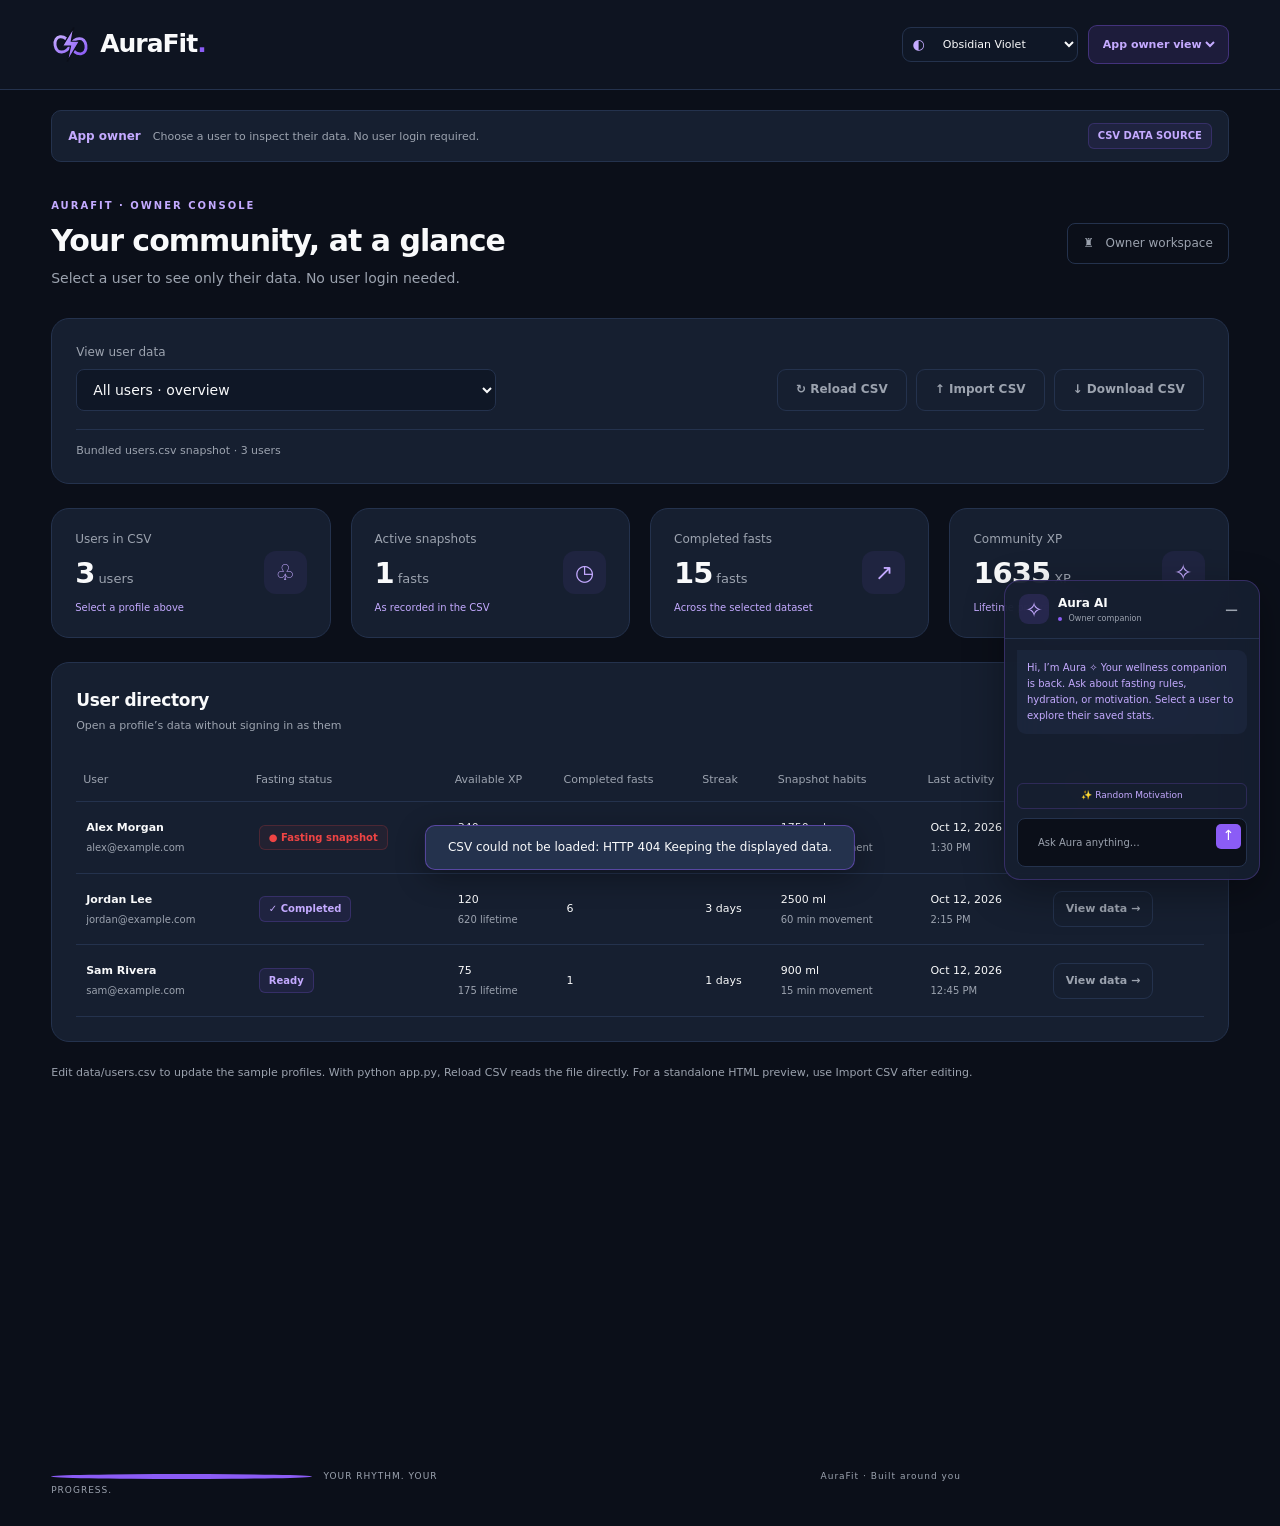
==== index.html @ 3ec9ec27 "Add files via upload Add AuraFit app and project documents" ====
<!doctype html>
<html lang="en">
<head>
  <meta charset="utf-8"><meta name="viewport" content="width=device-width, initial-scale=1">
  <meta name="theme-color" content="#0B0F19">
  <meta name="description" content="AuraFit owner dashboard — explore user wellness snapshots from CSV, without a login.">
  <title>AuraFit · Owner Console</title>
  <style>:root{color-scheme:dark;--bg:#0B0F19;--surface:#161F30;--border:#24324D;--accent:#8B5CF6;--red:#EF4444;--text:#F9FAFB;--muted:#9CA3AF;--accent-text:#C4AAFF;--nav:#0E1421;--input:#0F1726;--radius:18px;font-family:Inter,ui-sans-serif,system-ui,-apple-system,BlinkMacSystemFont,"Segoe UI",sans-serif}
*{box-sizing:border-box}body{margin:0;background:var(--bg);color:var(--text);font-size:14px;line-height:1.55}button,input,select,textarea{font:inherit}button,a,input,select,textarea{-webkit-tap-highlight-color:transparent}button{cursor:pointer}button:disabled{cursor:not-allowed}button{color:inherit}a{color:inherit;text-decoration:none}button:focus-visible,a:focus-visible,input:focus-visible,select:focus-visible,textarea:focus-visible{outline:2px solid var(--accent-text);outline-offset:4px}button{transition:background .2s,transform .2s,border-color .2s}button:hover:not(:disabled){filter:brightness(1.13)}.svg-defs{position:absolute;width:0;height:0}.navbar{min-height:90px;padding:0 4%;display:flex;align-items:center;justify-content:space-between;gap:24px;border-bottom:1px solid var(--border);background:var(--nav)}.brand{display:flex;align-items:center;gap:10px;font-size:25px;font-weight:800;letter-spacing:-1px}.brand svg{width:39px;height:43px}.brand-dot{color:var(--accent)}nav{display:flex;gap:6px}nav button{border:0;background:transparent;padding:12px 16px;border-radius:10px;color:var(--muted);font-size:13px;font-weight:600;white-space:nowrap}nav button span{margin-right:7px;font-size:18px}nav button.active{background:color-mix(in srgb,var(--accent) 10.98%,transparent);color:var(--accent-text)}.avatar{width:40px;height:40px;border:1px solid var(--border);border-radius:50%;background:color-mix(in srgb,var(--accent) 15.69%,transparent);color:var(--accent-text);font-size:12px;font-weight:700;flex-shrink:0}main{padding:36px 4% 24px;max-width:1800px;margin:auto;min-height:calc(100vh - 156px)}.page-heading{display:flex;align-items:center;justify-content:space-between;gap:20px;margin-bottom:29px}.eyebrow{font-size:10px;letter-spacing:2px;font-weight:700;color:var(--accent);text-transform:uppercase;margin:0 0 9px}h1{font-size:30px;line-height:1.25;letter-spacing:-1px;margin:0 0 8px;font-weight:650}h2{font-size:17px;letter-spacing:-.3px;margin:0}h3{font-size:15px;margin:0}p{color:var(--muted);margin:0}.muted,small{color:var(--muted)}.date-pill{font-size:12px;color:var(--muted);border:1px solid var(--border);border-radius:8px;padding:10px 15px;white-space:nowrap}.grid{display:grid;gap:20px}.metrics{grid-template-columns:repeat(4,1fr);margin-bottom:24px}.card{background:var(--surface);border:1px solid var(--border);border-radius:var(--radius);padding:24px;min-width:0}.metric{padding:21px 23px;display:flex;justify-content:space-between;align-items:center;gap:10px}.metric-label{color:var(--muted);font-size:12px;margin-bottom:8px}.metric-value{font-size:29px;line-height:1.2;font-weight:650;letter-spacing:-1px}.metric-value small{font-size:13px;font-weight:400;letter-spacing:0;margin-left:4px}.metric-note{font-size:10px;color:var(--accent-text);margin-top:9px}.icon-box{width:43px;height:43px;border-radius:12px;background:color-mix(in srgb,var(--accent) 7.84%,transparent);color:var(--accent-text);display:grid;place-items:center;font-size:22px;flex-shrink:0}.main-grid{grid-template-columns:minmax(0,1.55fr) minmax(0,1fr)}.card-head{display:flex;align-items:center;justify-content:space-between;gap:12px;margin-bottom:24px}.badge{display:inline-flex;align-items:center;gap:5px;font-size:10px;font-weight:600;padding:4px 9px;border:1px solid color-mix(in srgb,var(--accent) 21.96%,transparent);border-radius:6px;color:var(--accent-text);background:color-mix(in srgb,var(--accent) 7.84%,transparent)}.badge.running{color:var(--red);background:#ef444410;border-color:#ef444433}.fast-overview{display:flex;gap:36px;align-items:center;padding:5px 0 20px}.ring{--progress:0;position:relative;display:grid;place-items:center;flex-shrink:0;width:174px;height:174px;border-radius:50%;background:conic-gradient(var(--accent) calc(var(--progress)*1%),var(--border) 0);transform:rotate(-0deg)}.ring::before{content:"";position:absolute;inset:8px;background:var(--surface);border-radius:50%}.ring-content{position:relative;text-align:center}.ring-number{font-size:29px;font-weight:650;letter-spacing:-.8px;font-variant-numeric:tabular-nums}.ring small{font-size:10px;text-transform:uppercase;letter-spacing:1.5px}.ring.active{background:conic-gradient(var(--red) calc(var(--progress)*1%),var(--border) 0)}.ring.active .ring-number{color:var(--red)}.overview-copy{flex:1}.overview-copy h3{font-size:22px;margin-bottom:8px}.overview-copy p{font-size:12px;max-width:265px;margin-bottom:18px}.button{display:inline-flex;justify-content:center;align-items:center;gap:8px;min-height:42px;border:1px solid transparent;border-radius:9px;padding:10px 18px;font-size:12px;font-weight:650;background:var(--accent);color:white}.button.secondary{background:transparent;border-color:var(--border);color:var(--muted)}.button.end{border-color:#ef444450;background:#ef444414;color:var(--red)}.button:disabled{background:color-mix(in srgb,var(--border) 31.37%,transparent);color:var(--muted);border-color:var(--border)}.button.full{width:100%}.subrow{display:flex;justify-content:space-between;align-items:center;border-top:1px solid var(--border);padding-top:18px;font-size:11px;color:var(--muted)}.text-button{background:none;border:0;color:var(--accent-text);font-size:11px;padding:2px}.habit{display:flex;align-items:center;gap:13px;margin-bottom:21px}.habit:last-child{margin-bottom:0}.habit-info{flex:1}.habit-info strong{display:flex;justify-content:space-between;font-size:12px;font-weight:500;margin-bottom:8px}.habit-info strong small{font-size:10px}.progress{height:5px;border-radius:20px;background:var(--border);overflow:hidden}.progress>span{display:block;height:100%;background:var(--accent);border-radius:20px;transition:width .5s;width:var(--value,0%)}.habit .icon-box{width:34px;height:34px;font-size:18px;background:transparent;border:1px solid var(--border)}.week-card{margin-top:24px;position:relative;overflow:hidden}.chart{height:150px;display:flex;align-items:flex-end;gap:20px;padding:0 16px 0 40px;border-bottom:1px solid var(--border);position:relative}.chart::before{content:"";position:absolute;inset:0 0 0 40px;background:repeating-linear-gradient(to top,transparent 0,transparent 48px,color-mix(in srgb,var(--border) 43.92%,transparent) 49px,transparent 50px);pointer-events:none}.chart-column{flex:1;height:100%;display:flex;align-items:center;justify-content:flex-end;flex-direction:column;position:relative}.bar{width:36%;min-width:15px;max-width:38px;background:linear-gradient(0deg,var(--accent),var(--accent-text));border-radius:5px 5px 0 0;min-height:3px}.chart-value{font-size:9px;color:var(--accent-text);margin-bottom:4px}.chart-labels{display:flex;padding-left:40px;gap:20px;margin-top:10px}.chart-labels span{flex:1;text-align:center;font-size:10px;color:var(--muted)}.chart-axis{position:absolute;left:0;top:0;height:100%;display:flex;flex-direction:column;justify-content:space-between;font-size:9px;color:var(--muted);padding-bottom:5px}.activity{margin-top:24px;margin-right:calc(20vw + 2%);min-height:160px}.activity-row{display:flex;align-items:center;gap:13px;border-bottom:1px solid var(--border);padding:14px 0;font-size:12px}.activity-row:last-child{border:0}.activity-row .muted{font-size:10px;margin-left:auto}.empty{font-size:12px;padding:18px 0;color:var(--muted)}.footer{display:flex;justify-content:space-between;padding:18px 4% 28px;color:var(--muted);font-size:9px;letter-spacing:1px}.footer span:last-child{padding-right:calc(20vw + 1%)}.tiny-dot{display:inline-block;width:5px;height:5px;background:var(--accent);border-radius:50%;margin-right:8px}.coach{position:fixed;right:20px;bottom:20px;width:20vw;height:300px;z-index:20;display:flex;flex-direction:column;background:color-mix(in srgb,var(--surface) 92.94%,transparent);backdrop-filter:blur(20px);border:1px solid color-mix(in srgb,var(--accent) 27.06%,transparent);border-radius:16px;box-shadow:0 12px 40px #0005;overflow:hidden}.coach-header{display:flex;align-items:center;gap:9px;padding:13px 14px;border-bottom:1px solid var(--border)}.coach-icon{display:grid;place-items:center;background:color-mix(in srgb,var(--accent) 14.51%,transparent);color:var(--accent-text);border-radius:9px;width:30px;height:30px;font-size:21px}.coach-header strong{display:block;font-size:12px}.coach-header small{font-size:8px;display:block}.coach-header small i{display:inline-block;width:4px;height:4px;background:var(--accent);border-radius:50%;margin-right:4px}.coach-header button{margin-left:auto;background:none;border:0;color:var(--muted);font-size:18px}.chat-log{flex:1;overflow:auto;padding:11px 12px;scrollbar-width:thin}.bubble{font-size:10px;line-height:1.6;color:var(--accent-text);background:color-mix(in srgb,var(--border) 39.61%,transparent);border-radius:0 9px 9px 9px;padding:10px;margin-bottom:8px;overflow-wrap:anywhere}.bubble.user{background:color-mix(in srgb,var(--accent) 14.51%,transparent);border-radius:9px 0 9px 9px;margin-left:15px;color:var(--accent-text)}.motivation{margin:0 12px 9px;border:1px solid color-mix(in srgb,var(--accent) 20.78%,transparent);border-radius:6px;background:transparent;color:var(--accent-text);font-size:9px;padding:5px}.coach form{display:flex;gap:6px;margin:0 12px 12px;padding:5px 5px 5px 8px;border:1px solid var(--border);border-radius:8px;background:var(--bg)}.coach input{flex:1;width:0;min-width:0;border:0;background:none;font-size:10px;color:var(--text);outline-offset:0}.coach form button{border:0;background:var(--accent);border-radius:5px;width:25px;height:25px;flex-shrink:0}.coach.collapsed{height:60px}.coach.collapsed>:not(.coach-header){display:none}.coach.collapsed .coach-header{border:0}.toast{position:fixed;bottom:30px;left:50%;transform:translateX(-50%);z-index:30;padding:12px 22px;background:var(--border);border:1px solid color-mix(in srgb,var(--accent) 50.2%,transparent);border-radius:10px;box-shadow:0 8px 30px #0005;font-size:12px;max-width:70vw}.sr-only{position:absolute;width:1px;height:1px;padding:0;margin:-1px;overflow:hidden;clip:rect(0,0,0,0);white-space:nowrap;border:0}.two-col{grid-template-columns:1.1fr 1fr}.form-grid{display:grid;grid-template-columns:1fr 1fr;gap:18px}.field{display:flex;flex-direction:column;gap:7px;margin-bottom:18px;font-size:12px;color:var(--muted)}input,select,textarea{border:1px solid var(--border);background:var(--input);color:var(--text);border-radius:8px;padding:11px 12px;min-width:0;width:100%}textarea{resize:vertical;min-height:80px}input::placeholder,textarea::placeholder{color:var(--muted)}.timer-panel{text-align:center;padding:30px}.timer-panel .ring{width:220px;height:220px;margin:24px auto}.timer-panel .ring-number{font-size:36px}.timer-panel .field{text-align:left}.timer-details{display:flex;justify-content:center;gap:36px;color:var(--muted);font-size:11px;margin:20px 0}.timer-details strong{display:block;color:var(--text);font-size:14px}.ledger{width:100%;border-collapse:collapse;font-size:11px;text-align:left}.ledger td,.ledger th{padding:13px 7px;border-bottom:1px solid var(--border)}.ledger th{font-weight:500;color:var(--muted)}.table-wrap{overflow:auto}.streak-banner{display:flex;align-items:center;gap:18px;margin-top:20px}.streak-banner strong{font-size:30px}.streak-banner p{font-size:12px}.reward-grid{grid-template-columns:repeat(3,1fr);margin-bottom:24px}.reward-icon{display:grid;place-items:center;height:88px;font-size:36px;background:color-mix(in srgb,var(--accent) 4.31%,transparent);border:1px solid color-mix(in srgb,var(--accent) 10.98%,transparent);border-radius:12px;margin-bottom:18px}.reward-card p{font-size:12px;margin:8px 0 20px;min-height:37px}.reward-price{color:var(--accent-text);font-size:13px;font-weight:650;margin-bottom:14px;display:flex;justify-content:space-between}.reward-card.claimed{border-color:color-mix(in srgb,var(--accent) 43.92%,transparent)}.profile-icon{width:72px;height:72px;border-radius:50%;background:color-mix(in srgb,var(--accent) 13.33%,transparent);border:1px solid color-mix(in srgb,var(--accent) 31.37%,transparent);color:var(--accent-text);display:grid;place-items:center;font-size:24px;margin-bottom:15px}.hint{font-size:11px;line-height:1.7;color:var(--muted);margin-top:15px}.tab-enter{animation:enter .25s ease-out}@keyframes enter{from{opacity:0;transform:translateY(5px)}to{opacity:1;transform:translateY(0)}}[hidden]{display:none!important}.milestone{padding:15px 0;border-bottom:1px solid var(--border)}.milestone:last-child{border:0}.milestone .habit-info strong{margin-bottom:9px}.session-summary{background:color-mix(in srgb,var(--accent) 4.31%,transparent);border:1px solid color-mix(in srgb,var(--accent) 18.82%,transparent);border-radius:10px;padding:14px;margin-bottom:20px;font-size:12px;color:var(--accent-text)}.check-row{display:flex;align-items:center;gap:10px;font-size:12px;color:var(--muted);margin:15px 0}.check-row input{width:16px;height:16px;accent-color:var(--accent)}.wide-safe{padding-bottom:310px}.log-filter{max-width:140px;font-size:11px;padding:7px}.habit-summary{margin-top:20px}.inline-actions{display:flex;gap:10px;flex-wrap:wrap}.section-caption{font-size:11px;margin-top:4px}.running-text{color:var(--red)}.delete-log{background:transparent;border:0;color:var(--muted);padding:5px}.chart-note{font-size:10px}.overview-tabs{display:flex;gap:5px;font-size:10px;color:var(--muted)}.overview-tabs span{padding:4px 8px;border-radius:5px}.overview-tabs .selected{background:color-mix(in srgb,var(--accent) 12.55%,transparent);color:var(--accent-text)}
.fast-progress>span{background:var(--red)}
@media(min-width:1500px){main{padding-top:44px}.metric{padding:26px}.fast-overview{padding:10px 0 25px}.ring{width:195px;height:195px}.chart{height:180px}.coach .bubble{font-size:12px}.coach-header strong{font-size:14px}.coach input{font-size:12px}}
@media(max-width:1100px){.navbar{padding:15px 3%;flex-wrap:wrap;gap:12px}.navbar nav{order:3;width:100%;justify-content:center}main{padding:28px 3%}.card{padding:19px}.fast-overview{gap:18px}.ring{width:145px;height:145px}.overview-copy h3{font-size:18px}.coach{right:12px;bottom:12px}.coach-header{padding:10px 8px;gap:5px}.coach-icon{display:none}.metrics{gap:12px}.metric{padding:18px 15px}.metric-value{font-size:25px}.metric .icon-box{width:32px;height:32px;font-size:18px}}
@media(max-width:760px){.navbar nav{justify-content:flex-start;overflow:auto}nav button{padding:10px;font-size:11px}.page-heading{align-items:flex-start}h1{font-size:26px}.date-pill{display:none}.metrics{grid-template-columns:1fr 1fr}.main-grid,.two-col{grid-template-columns:1fr}.reward-grid{grid-template-columns:1fr 1fr}.activity{margin-right:calc(20vw + 12px)}.coach-header small{display:none}.coach-header strong{font-size:10px}.coach-header{flex-wrap:wrap;gap:0}.coach-header button{padding:0}.chat-log{padding:8px 5px}.bubble{padding:6px;font-size:9px}.coach form{margin:0 4px 8px;padding:4px}.coach form button{width:18px}.coach input{font-size:8px}.motivation{font-size:8px;margin:0 4px 6px;padding:4px}.footer span:last-child{display:none}.form-grid{grid-template-columns:1fr}.ring{width:155px;height:155px}.fast-overview{gap:20px}.toast{left:20px;transform:none;max-width:70vw}.chart{gap:10px}.chart-labels{gap:10px}}
@media(max-width:430px){.reward-grid{grid-template-columns:1fr}.metric .icon-box{display:none}.fast-overview{flex-direction:column;text-align:center}.overview-copy p{margin-inline:auto}.page-heading p{font-size:12px}.coach-header strong{font-size:9px}.coach-header button{font-size:13px}.activity .card-head{flex-wrap:wrap}.timer-details{gap:15px}.card{padding:17px}}
@media(prefers-reduced-motion:reduce){*,*::before,*::after{animation:none!important;transition:none!important;scroll-behavior:auto!important}}
.nav-tools{display:flex;align-items:center;gap:10px;flex-shrink:0}.theme-control{display:flex;align-items:center;gap:7px;border:1px solid var(--border);border-radius:9px;background:var(--input);padding-left:10px;color:var(--accent-text)}.theme-control select{width:145px;font-size:11px;padding:9px 7px;border:0;background:transparent;color:var(--text)}.view-toggle{background:color-mix(in srgb,var(--accent) 12%,transparent);color:var(--accent-text);border:1px solid color-mix(in srgb,var(--accent) 35%,transparent);border-radius:9px;padding:10px 12px;font-size:11px;font-weight:650;white-space:nowrap}.view-context{margin:20px 4% 0;padding:12px 16px;border:1px solid var(--border);border-radius:10px;display:flex;align-items:center;justify-content:space-between;gap:15px;background:var(--surface)}.view-context strong{font-size:12px;margin-right:12px;color:var(--accent-text)}.view-context span:not(.badge){font-size:11px;color:var(--muted)}.context-actions{display:flex;align-items:center;gap:16px}.context-actions select{width:160px;padding:7px 10px;font-size:11px}.owner-search{width:250px;max-width:100%}.owner-search input{font-size:12px}.owner-table{min-width:950px}.owner-table td{padding:17px 10px;vertical-align:middle}.owner-table th{white-space:nowrap}.owner-table .button{white-space:nowrap;font-size:11px;min-height:36px;padding:7px 12px}.user-email{display:block;margin-top:4px;font-size:10px}.owner-bottom{margin-top:22px}.owner-bottom.wide-safe{padding-bottom:0}.owner-directory{margin-bottom:22px}#brand-gradient stop:first-child{stop-color:var(--accent-text)}#brand-gradient stop:last-child{stop-color:var(--accent)}.brand svg path:last-child{stroke:var(--bg)}.navbar{gap:15px}nav button{padding:12px 11px}
.eyebrow{color:var(--accent-text)}.coach form button{color:white}
.csv-toolbar{display:flex;align-items:flex-end;justify-content:space-between;gap:18px;flex-wrap:wrap;margin-bottom:24px}.csv-selection{flex:1;max-width:420px;min-width:220px}.csv-selection label{display:block;font-size:12px;color:var(--muted);margin-bottom:7px}.csv-actions{display:flex;gap:9px;flex-wrap:wrap}.csv-source{width:100%;font-size:11px;color:var(--muted);border-top:1px solid var(--border);padding-top:12px}.import-csv{position:relative;overflow:hidden;cursor:pointer}.import-csv input{position:absolute;inset:0;opacity:0;width:100%;height:100%;padding:0;cursor:pointer}.import-csv:focus-within{outline:2px solid var(--accent-text);outline-offset:4px}.csv-profile{margin-top:24px}.profile-facts{display:grid;grid-template-columns:repeat(4,1fr);gap:20px;margin:0}.profile-facts dt{color:var(--muted);font-size:11px;margin-bottom:7px}.profile-facts dd{margin:0;font-size:12px;overflow-wrap:anywhere}.csv-footnote{margin:22px 0 40px}
main{padding-bottom:330px}.coach-header>div{min-width:0}.coach-header small{overflow:hidden;text-overflow:ellipsis;white-space:nowrap}
select option,select optgroup{background:var(--input);color:var(--text)}#theme-select{color-scheme:light}#theme-select option{background-color:#FFFFFF;color:#172033}.view-toggle select{background:transparent;border:0;color:var(--accent-text);padding:0;font-size:11px;width:auto;max-width:150px}.view-toggle{padding:10px}.view-toggle option{color:var(--text);background:var(--input)}
@media(max-width:760px){.csv-selection{max-width:none;width:100%}.csv-actions{width:100%}.csv-actions .button{flex:1;padding:9px;font-size:11px;white-space:nowrap}.profile-facts{grid-template-columns:1fr 1fr}.csv-toolbar{align-items:stretch}.csv-source{overflow-wrap:anywhere}}
@media(max-width:1280px){.navbar{flex-wrap:wrap;padding-top:15px;padding-bottom:15px}.navbar nav{order:3;width:100%;justify-content:center}.nav-tools{margin-left:auto}}
@media(max-width:760px){.navbar nav{justify-content:flex-start}.view-context{align-items:flex-start;flex-direction:column;margin-inline:3%}.view-context>div:first-child span{display:block;margin-top:3px}.context-actions{width:100%;justify-content:space-between}.context-actions select{max-width:50%}.owner-directory .card-head{flex-direction:column;align-items:flex-start}.owner-search{width:100%}.theme-control select{width:120px}.nav-tools{gap:7px}.view-toggle{font-size:10px;padding:9px}.nav-tools .avatar{display:none}}
@media(max-width:430px){.brand{font-size:21px;gap:5px}.brand svg{width:30px}.theme-control{padding-left:7px}.theme-control select{width:97px;font-size:10px}.view-toggle{padding:9px 7px}.navbar{gap:8px}.navbar .nav-tools{gap:6px}.owner-table{min-width:900px}}
</style>
</head>
<body>
  <svg aria-hidden="true" class="svg-defs"><defs><linearGradient id="brand-gradient" x1="0" y1="0" x2="1" y2="1"><stop stop-color="#B79AFF"/><stop offset="1" stop-color="#8B5CF6"/></linearGradient></defs></svg>
  <header class="navbar">
    <a class="brand" href="#dashboard" aria-label="AuraFit dashboard"><svg viewBox="0 0 48 48" aria-hidden="true"><path d="M24 25C17 9 3 13 5 25c2 12 14 10 19 0s17-12 19 0c2 12-12 16-19 0Z" fill="none" stroke="url(#brand-gradient)" stroke-width="3.5"/><path d="m28 3-14 23h10l-4 19 15-25H25Z" fill="url(#brand-gradient)" stroke="#0B0F19" stroke-width="1.5"/></svg><span>AuraFit<span class="brand-dot">.</span></span></a>
    <nav aria-label="Main navigation" id="navigation" hidden>
      <button data-tab="dashboard"><span>▦</span> Dashboard</button><button data-tab="fasting"><span>◷</span> Fasting Engine</button><button data-tab="logger"><span>♧</span> Logger</button><button data-tab="rewards"><span>♜</span> Rewards Shop</button><button data-tab="profile"><span>⚙</span> Profile</button>
    </nav>
    <div class="nav-tools"><label class="theme-control" for="theme-select"><span aria-hidden="true">◐</span><span class="sr-only">Website theme</span><select id="theme-select" aria-label="Website theme"><option value="obsidian">Obsidian Violet</option><option value="ocean">Midnight Ocean</option><option value="forest">Forest Emerald</option><option value="rose">Velvet Rose</option><option value="amber">Golden Hour</option><option value="daylight">Daylight</option></select></label><label class="view-toggle" for="app-view"><span class="sr-only">App view</span><select id="app-view" aria-label="App view"><option value="owner">App owner view</option><option value="user">User view</option></select></label></div>
  </header>
  <section class="view-context" id="view-context" aria-label="Current workspace view" hidden></section>
  <main id="main" tabindex="-1"></main>
  <footer class="footer"><span><span class="tiny-dot"></span> YOUR RHYTHM. YOUR PROGRESS.</span><span>AuraFit · Built around you</span></footer>
  <aside class="coach" id="coach" aria-label="Aura AI health coach">
    <div class="coach-header"><span class="coach-icon">✧</span><div><strong>Aura AI</strong><small><i></i> <span id="coach-context">Owner companion</span></small></div><button id="coach-toggle" aria-label="Collapse coach" aria-expanded="true">−</button></div>
    <div class="chat-log" id="chat-log" role="log" aria-live="polite" aria-label="Conversation"></div>
    <button class="motivation" id="motivation">✨ Random Motivation</button>
    <form id="chat-form"><label class="sr-only" for="chat-input">Message Aura AI</label><input id="chat-input" maxlength="500" placeholder="Ask Aura anything…" required autocomplete="off"><button aria-label="Send message">↑</button></form>
  </aside>
  <div class="toast" id="toast" role="status" aria-live="polite" hidden></div>
  <script>const EMBEDDED_APP = false;
const BUNDLED_USER_CSV = "user_id,name,email,goal,available_xp,lifetime_xp,completed_fasts,streak_days,water_ml,water_goal_ml,activity_minutes,activity_goal_minutes,calories_kcal,meals_logged,fasting_status,fast_target_hours,fast_elapsed_hours,snapshot_date,last_active,joined_date,mon_hours,tue_hours,wed_hours,thu_hours,fri_hours,sat_hours,sun_hours\nAF001,Alex Morgan,alex@example.com,Build consistent habits,340,840,8,5,1750,2000,35,30,1450,3,active,16,9.5,2026-10-12,2026-10-12T09:30:00-04:00,2026-09-15,16,0,16,18,16,16,16\nAF002,Jordan Lee,jordan@example.com,Make more time for movement,120,620,6,3,2500,2500,60,45,1850,4,completed,18,18,2026-10-12,2026-10-12T10:15:00-04:00,2026-09-22,0,18,16,0,18,18,18\nAF003,Sam Rivera,sam@example.com,Practice mindful eating,75,175,1,1,900,1800,15,30,1200,2,idle,16,0,2026-10-12,2026-10-12T08:45:00-04:00,2026-10-05,0,0,0,0,0,0,16\n";
'use strict';
const $=selector=>document.querySelector(selector);
const escapeHTML=value=>String(value).replace(/[&<>"']/g,c=>({'&':'&amp;','<':'&lt;','>':'&gt;','"':'&quot;',"'":'&#39;'}[c]));
const dateLabel=value=>new Date(value.length===10?value+'T12:00:00':value).toLocaleDateString(undefined,{month:'short',day:'numeric',year:'numeric'});
const timeLabel=value=>new Date(value).toLocaleTimeString(undefined,{hour:'numeric',minute:'2-digit'});
const metric=(label,value,unit,note,icon)=>`<article class="card metric"><div><div class="metric-label">${label}</div><div class="metric-value">${value}<small>${unit}</small></div><div class="metric-note">${note}</div></div><div class="icon-box" aria-hidden="true">${icon}</div></article>`;
function progress(value,label='Goal progress'){const v=Math.max(0,Math.min(100,value));return `<div class="progress" role="progressbar" aria-label="${escapeHTML(label)}" aria-valuenow="${Math.round(v)}" aria-valuemin="0" aria-valuemax="100"><span style="--value:${v}%"></span></div>`;}
function heading(eyebrow,title,description){return `<div class="page-heading"><div><p class="eyebrow">${eyebrow}</p><h1>${title}</h1><p>${description}</p></div><span class="date-pill">♜ &nbsp; Owner workspace</span></div>`;}
let toastTimeout;
function toast(message){$('#toast').textContent=message;$('#toast').hidden=false;clearTimeout(toastTimeout);toastTimeout=setTimeout(()=>$('#toast').hidden=true,5000);}

const THEMES={
  obsidian:{name:'Obsidian Violet',scheme:'dark',bg:'#0B0F19',surface:'#161F30',border:'#24324D',accent:'#8B5CF6',accentText:'#C4AAFF',text:'#F9FAFB',muted:'#9CA3AF',nav:'#0E1421',input:'#0F1726'},
  ocean:{name:'Midnight Ocean',scheme:'dark',bg:'#07141E',surface:'#102736',border:'#214458',accent:'#0891B2',accentText:'#67E8F9',text:'#F0FAFF',muted:'#A0BAC8',nav:'#0A1C28',input:'#0A1D2A'},
  forest:{name:'Forest Emerald',scheme:'dark',bg:'#091611',surface:'#13291F',border:'#294A38',accent:'#047857',accentText:'#6EE7B7',text:'#F0FDF4',muted:'#A5BCAF',nav:'#0D1E16',input:'#0D2017'},
  rose:{name:'Velvet Rose',scheme:'dark',bg:'#180E19',surface:'#2B1B2C',border:'#50314C',accent:'#BE185D',accentText:'#F9A8D4',text:'#FFF1F8',muted:'#C4AAC0',nav:'#201323',input:'#201422'},
  amber:{name:'Golden Hour',scheme:'dark',bg:'#18130B',surface:'#2B2418',border:'#4C4027',accent:'#B45309',accentText:'#FCD34D',text:'#FFFBEB',muted:'#C5B998',nav:'#201A10',input:'#211B10'},
  daylight:{name:'Daylight',scheme:'light',bg:'#F3F5FA',surface:'#FFFFFF',border:'#D6DEEC',accent:'#6D28D9',accentText:'#6D28D9',text:'#172033',muted:'#58657A',nav:'#FFFFFF',input:'#F6F8FC'}
};
const THEME_KEY='aurafit.theme.v1';
function setTheme(id,save=true){
  if(!THEMES[id])id='obsidian';const theme=THEMES[id];const root=document.documentElement;
  for(const key of ['bg','surface','border','accent','text','muted','nav','input'])root.style.setProperty(`--${key}`,theme[key]);
  root.style.setProperty('--accent-text',theme.accentText);root.style.setProperty('color-scheme',theme.scheme);root.setAttribute('data-theme',id);
  $('#theme-select').value=id;$('meta[name="theme-color"]').setAttribute('content',theme.bg);
  if(save)try{localStorage.setItem(THEME_KEY,id);}catch{toast('Theme applied for this session.');}
}
function savedTheme(){try{return localStorage.getItem(THEME_KEY)||'obsidian';}catch{return 'obsidian';}}

const CSV_COLUMNS=['user_id','name','email','goal','available_xp','lifetime_xp','completed_fasts','streak_days','water_ml','water_goal_ml','activity_minutes','activity_goal_minutes','calories_kcal','meals_logged','fasting_status','fast_target_hours','fast_elapsed_hours','snapshot_date','last_active','joined_date','mon_hours','tue_hours','wed_hours','thu_hours','fri_hours','sat_hours','sun_hours'];
function parseCSV(text){
  text=String(text).replace(/^\uFEFF/,'');
  const rows=[];let row=[],field='',quoted=false,closed=false;
  for(let i=0;i<text.length;i++){
    const c=text[i];
    if(quoted){if(c==='"'){if(text[i+1]==='"'){field+='"';i++;}else{quoted=false;closed=true;}}else field+=c;continue;}
    if(c==='"'){if(field||closed)throw Error('Unexpected quote in CSV.');quoted=true;continue;}
    if(c===','||c==='\n'||c==='\r'){
      row.push(field);field='';closed=false;
      if(c!==','){if(row.some(v=>v.trim()))rows.push(row);row=[];if(c==='\r'&&text[i+1]==='\n')i++;}continue;
    }
    if(closed)throw Error('Unexpected characters after a quoted CSV field.');field+=c;
  }
  if(quoted)throw Error('Unclosed quote in CSV.');
  row.push(field);if(row.some(v=>v.trim()))rows.push(row);
  if(rows.length<2)throw Error('CSV needs a header and at least one user.');
  const headers=rows.shift().map(h=>h.trim());
  if(new Set(headers).size!==headers.length)throw Error('CSV has duplicate column names.');
  for(const column of CSV_COLUMNS)if(!headers.includes(column))throw Error(`Missing column: ${column}.`);
  const ids=new Set();
  return rows.map((cells,index)=>{
    const line=index+2;if(cells.length!==headers.length)throw Error(`Row ${line} has ${cells.length} fields; expected ${headers.length}.`);
    const u=Object.fromEntries(headers.map((h,i)=>[h,cells[i].trim()]));
    for(const key of ['user_id','name','goal'])if(!u[key]||u[key].length>200)throw Error(`Row ${line}: invalid ${key}.`);
    if(ids.has(u.user_id))throw Error(`Row ${line}: duplicate user_id ${u.user_id}.`);ids.add(u.user_id);
    for(const key of CSV_COLUMNS.filter(c=>!['user_id','name','email','goal','fasting_status','snapshot_date','last_active','joined_date'].includes(c))){
      if(!u[key]||!Number.isFinite(Number(u[key]))||Number(u[key])<0)throw Error(`Row ${line}: ${key} must be a nonnegative number.`);u[key]=Number(u[key]);
    }
    for(const key of ['available_xp','lifetime_xp','completed_fasts','streak_days','water_ml','water_goal_ml','activity_minutes','activity_goal_minutes','calories_kcal','meals_logged'])if(!Number.isSafeInteger(u[key]))throw Error(`Row ${line}: ${key} must be a whole number.`);
    if(u.available_xp>u.lifetime_xp)throw Error(`Row ${line}: available XP exceeds lifetime XP.`);
    if(u.water_goal_ml<250||u.water_goal_ml>10000||u.activity_goal_minutes<1||u.activity_goal_minutes>300||u.fast_target_hours<1||u.fast_target_hours>24)throw Error(`Row ${line}: goals are outside supported ranges.`);
    if(!['active','completed','idle'].includes(u.fasting_status))throw Error(`Row ${line}: fasting_status must be active, completed, or idle.`);
    for(const key of ['snapshot_date','joined_date']){if(!/^\d{4}-\d{2}-\d{2}$/.test(u[key])||Number.isNaN(Date.parse(u[key]))||new Date(u[key]).toISOString().slice(0,10)!==u[key])throw Error(`Row ${line}: ${key} needs a valid YYYY-MM-DD date.`);}
    if(!/^\d{4}-\d{2}-\d{2}T\d{2}:\d{2}:\d{2}(Z|[+-]\d{2}:\d{2})$/.test(u.last_active)||Number.isNaN(Date.parse(u.last_active)))throw Error(`Row ${line}: last_active needs an ISO timestamp with timezone.`);
    return u;
  });
}
let csvUsers=parseCSV(BUNDLED_USER_CSV);
let activeCSVText=BUNDLED_USER_CSV;
let selectedUserId='';
let csvSource='Bundled users.csv snapshot';
let csvBusy=false;
let csvRequest=0;
function applyCSV(text,source){
  const next=parseCSV(text);
  csvUsers=next;activeCSVText=text;csvSource=source;if(!csvUsers.some(u=>u.user_id===selectedUserId))selectedUserId='';render();
}
async function reloadCSV(){
  if(EMBEDDED_APP){toast('In Streamlit, use Refresh source CSV in the sidebar to reload the file. Import CSV also works here.');return;}
  if(location.protocol==='file:'){toast('Use Import CSV to load an edited file, or run python app.py to read data/users.csv directly.');return;}
  const request=++csvRequest;csvBusy=true;render();
  try{
    const response=await fetch('data/users.csv',{cache:'no-store'});if(!response.ok)throw Error(`HTTP ${response.status}`);
    const text=await response.text();if(request!==csvRequest)return;
    applyCSV(text,'Live data/users.csv');toast('User data refreshed from CSV.');
  }catch(error){if(request===csvRequest)toast(`CSV could not be loaded: ${error.message} Keeping the displayed data.`);}
  finally{if(request===csvRequest){csvBusy=false;render();}}
}
async function importCSV(file){
  if(!file)return;if(file.size>2*1024*1024){toast('Choose a CSV file smaller than 2 MB.');return;}
  const request=++csvRequest;csvBusy=true;render();
  try{const text=await file.text();if(request!==csvRequest)return;applyCSV(text,`Imported ${file.name}`);toast(`Loaded ${csvUsers.length} users from CSV.`);}
  catch(error){if(request===csvRequest)toast(`Import rejected: ${error.message} Displayed data was kept.`);}
  finally{if(request===csvRequest){csvBusy=false;render();}}
}

function selectedCSVUser(){return csvUsers.find(u=>u.user_id===selectedUserId);}
function renderUser(){
  const user=selectedCSVUser();
  if(!user)return '<p class="empty">No user data is available. Switch to the app owner view to import a CSV.</p>';
  return `${heading('AURAFIT · USER VIEW',`Your wellness snapshot, ${escapeHTML(user.name)}`,'Your saved habits and progress, all in one place.')}
  <section class="card csv-toolbar"><div class="csv-selection"><label for="csv-user-select">Preview a user</label><select id="csv-user-select">${csvUsers.map(u=>`<option value="${escapeHTML(u.user_id)}" ${u.user_id===selectedUserId?'selected':''}>${escapeHTML(u.name)}</option>`).join('')}</select></div><p class="csv-source">User preview · Saved snapshot ${dateLabel(user.snapshot_date)} · No login required</p></section>${renderSelectedUser(user)}`;
}
function csvStatus(user){return `<span class="badge ${user.fasting_status==='active'?'running':''}">${{active:'● Fasting snapshot',completed:'✓ Completed',idle:'Ready'}[user.fasting_status]}</span>`;}
function renderOwner(){
  const user=selectedCSVUser();
  return `${heading('AURAFIT · OWNER CONSOLE',user?`${escapeHTML(user.name)}’s progress`:'Your community, at a glance',user?`User ${escapeHTML(user.user_id)} · Snapshot ${dateLabel(user.snapshot_date)} · Read-only owner view`:'Select a user to see only their data. No user login needed.')}
  <section class="card csv-toolbar"><div class="csv-selection"><label for="csv-user-select">View user data</label><select id="csv-user-select"><option value="">All users · overview</option>${csvUsers.map(u=>`<option value="${escapeHTML(u.user_id)}" ${u.user_id===selectedUserId?'selected':''}>${escapeHTML(u.name)} · ${escapeHTML(u.user_id)}</option>`).join('')}</select></div><div class="csv-actions"><button class="button secondary" data-action="reload-csv" ${csvBusy?'disabled':''}>${csvBusy?'Loading…':'↻ Reload CSV'}</button><label class="button secondary import-csv">↑ Import CSV<input type="file" id="csv-file" accept=".csv,text/csv" ${csvBusy?'disabled':''}></label><a class="button secondary" id="download-csv" href="data/users.csv" download="users.csv">↓ Download CSV</a></div><p class="csv-source" role="status">${escapeHTML(csvSource)} · ${csvUsers.length} users</p></section>
  ${user?renderSelectedUser(user):renderCSVOverview()}`;
}
function renderCSVOverview(){
  const totals=csvUsers.reduce((a,u)=>({active:a.active+(u.fasting_status==='active'?1:0),fasts:a.fasts+u.completed_fasts,xp:a.xp+u.lifetime_xp}),{active:0,fasts:0,xp:0});
  return `<section class="grid metrics">${metric('Users in CSV',csvUsers.length,'users','Select a profile above','♧')}${metric('Active snapshots',totals.active,'fasts','As recorded in the CSV','◷')}${metric('Completed fasts',totals.fasts,'fasts','Across the selected dataset','↗')}${metric('Community XP',totals.xp,'XP','Lifetime progress earned','✧')}</section>
  <section class="card owner-directory"><div class="card-head"><div><h2>User directory</h2><p class="section-caption">Open a profile’s data without signing in as them</p></div><span class="badge">OWNER ACCESS</span></div><div class="table-wrap"><table class="ledger owner-table"><thead><tr><th>User</th><th>Fasting status</th><th>Available XP</th><th>Completed fasts</th><th>Streak</th><th>Snapshot habits</th><th>Last activity</th><th>View data</th></tr></thead><tbody>${csvUsers.map(u=>`<tr><td><strong>${escapeHTML(u.name)}</strong><small class="user-email">${escapeHTML(u.email)}</small></td><td>${csvStatus(u)}</td><td>${u.available_xp}<small class="user-email">${u.lifetime_xp} lifetime</small></td><td>${u.completed_fasts}</td><td>${u.streak_days} days</td><td>${u.water_ml} ml<small class="user-email">${u.activity_minutes} min movement</small></td><td>${dateLabel(u.last_active)}<small class="user-email">${timeLabel(u.last_active)}</small></td><td><button class="button secondary" data-csv-user="${escapeHTML(u.user_id)}">View data →</button></td></tr>`).join('')}</tbody></table></div></section><p class="hint csv-footnote">Edit data/users.csv to update the sample profiles. With python app.py, Reload CSV reads the file directly. For a standalone HTML preview, use Import CSV after editing.</p>`;
}
function renderSelectedUser(u){
  const percent=Math.min(100,u.fast_elapsed_hours/u.fast_target_hours*100);
  return `<section class="grid metrics">${metric('Available XP',u.available_xp,'XP',`${u.lifetime_xp} lifetime · Level ${Math.floor(u.lifetime_xp/500)+1}`,'✧')}${metric('Fasting streak',u.streak_days,'days','From this user’s snapshot','♨')}${metric('Completed fasts',u.completed_fasts,'fasts','This user only','◷')}${metric('Movement',u.activity_minutes,'min',`${u.activity_goal_minutes} min goal`,'↗')}</section>
  <div class="grid main-grid"><section class="card"><div class="card-head"><h2>Fasting snapshot</h2>${csvStatus(u)}</div><div class="fast-overview"><div class="ring ${u.fasting_status==='active'?'active':''}" style="--progress:${percent}"><div class="ring-content"><div class="ring-number">${u.fast_elapsed_hours}<small> h</small></div><small>of ${u.fast_target_hours} hours</small></div></div><div class="overview-copy"><p class="eyebrow">${escapeHTML(u.goal)}</p><h3>${u.fast_target_hours}-hour window</h3><p>Elapsed time and status are recorded in the CSV snapshot. This view shows saved data.</p>${progress(percent,'Recorded fasting progress')}</div></div><div class="subrow"><span>Snapshot date · ${dateLabel(u.snapshot_date)}</span><button class="text-button" data-action="${appView==='user'?'owner-view':'all-users'}">${appView==='user'?'App owner →':'All users →'}</button></div></section>
  <section class="card"><div class="card-head"><h2>Daily habits</h2><span class="badge">SNAPSHOT</span></div><div class="habit"><div class="icon-box">◉</div><div class="habit-info"><strong>Hydration<small>${u.water_ml} / ${u.water_goal_ml} ml</small></strong>${progress(u.water_ml/u.water_goal_ml*100,'Hydration goal')}</div></div><div class="habit"><div class="icon-box">↗</div><div class="habit-info"><strong>Movement<small>${u.activity_minutes} / ${u.activity_goal_minutes} min</small></strong>${progress(u.activity_minutes/u.activity_goal_minutes*100,'Movement goal')}</div></div><div class="habit"><div class="icon-box">♧</div><div class="habit-info"><strong>Meals recorded<small>${u.meals_logged} meals</small></strong><p style="font-size:12px">${u.calories_kcal} kcal logged</p></div></div></section></div>
  <section class="card week-card"><div class="card-head"><div><h2>${escapeHTML(u.name)}’s weekly rhythm</h2><p class="section-caption">Saved Monday–Sunday fasting hours</p></div><span class="badge">MON – SUN</span></div>${csvWeekChart(u)}</section>
  <section class="card csv-profile"><div class="card-head"><h2>Profile details</h2><span class="badge">READ ONLY</span></div><dl class="profile-facts"><div><dt>User ID</dt><dd>${escapeHTML(u.user_id)}</dd></div><div><dt>Email</dt><dd>${escapeHTML(u.email)}</dd></div><div><dt>Joined</dt><dd>${dateLabel(u.joined_date)}</dd></div><div><dt>Last activity</dt><dd>${dateLabel(u.last_active)} · ${timeLabel(u.last_active)}</dd></div></dl></section>`;
}
function csvWeekChart(u){
  const days=['mon','tue','wed','thu','fri','sat','sun'].map(day=>({label:day[0].toUpperCase()+day.slice(1),hours:u[`${day}_hours`]}));const max=Math.max(24,...days.map(d=>d.hours));
  return `<div class="chart" role="img" aria-label="Fasting hours for ${escapeHTML(u.name)}: ${days.map(d=>`${d.label} ${d.hours}`).join(', ')}"><div class="chart-axis"><span>${max}h</span><span>${Math.round(max/2)}h</span><span>0h</span></div>${days.map(d=>`<div class="chart-column"><span class="chart-value">${d.hours?d.hours+'h':''}</span><div class="bar" style="height:${d.hours/max*100}%"></div></div>`).join('')}</div><div class="chart-labels">${days.map(d=>`<span>${d.label}</span>`).join('')}</div>`;
}

const MANTRAS=['Progress is built in small moments. Make this one count.','You don’t need a perfect day. You just need a kind next step.','Consistency is a promise you keep to yourself, one day at a time.','Rest, reset, and return. Your rhythm is yours to find.','Celebrate the effort. Every small habit is a vote for your future self.'];
const coachConversations=new Map();
let coachContextKey=null;
let coachOpen=true;
function motivation(){return MANTRAS[Math.floor(Math.random()*MANTRAS.length)];}
function reply(text){
  const query=text.toLowerCase().replace(/[’']/g,'');const user=selectedCSVUser();
  if(/\b(hunger|hungry|starving|appetite)\b/.test(query))return 'Appetite can come in waves. Pause, sip water, or consider plain black coffee if it suits you. Listen to your body; it’s okay to end a fast and eat when you need to.';
  if(/\b(rules|do|dont|beverage|break|allowed)\b/.test(query))return 'For a simple calorie-free fasting window, beverages usually mean water, unsweetened tea, or plain black coffee. Milk, sugar, juice, and food add calories. Follow any guidance from your clinician.';
  if(/\b(quote|motivation|motivate|inspire)\b/.test(query))return motivation();
  if(/\b(water|hydration|drink|thirsty)\b/.test(query))return user?`${user.name} has ${user.water_ml} ml recorded against a ${user.water_goal_ml} ml goal in the ${user.snapshot_date} snapshot. This is saved CSV data, not a live intake tracker.`:'Select a user above to see their saved hydration progress. Keep water within reach, and choose a hydration goal that fits your needs.';
  if(/\b(stats|progress|xp|streak|profile)\b/.test(query))return user?`${user.name} (${user.user_id}): ${user.available_xp} available XP, ${user.completed_fasts} completed fasts, a ${user.streak_days}-day recorded streak, and ${user.activity_minutes} movement minutes in the ${user.snapshot_date} snapshot.`:'Choose Alex, Jordan, or Sam using View user data. I’ll then explain only the selected user’s snapshot.';
  if(/\b(fitness|exercise|movement|workout)\b/.test(query))return user?`${user.name} has ${user.activity_minutes} movement minutes recorded toward a ${user.activity_goal_minutes}-minute goal. Small, enjoyable steps can help build a routine.`:'Start with a small movement break you enjoy. Ask for motivation, or select a user to explore their recorded movement progress.';
  return 'Ask me about water intake, fitness motivation, hunger, fasting rules, or the selected user’s stats. Tap Random Motivation for a little encouragement. I use preset responses, not personalized medical advice.';
}
function appendChatBubble(message){
  const bubble=document.createElement('div');bubble.className=`bubble${message.user?' user':''}`;bubble.textContent=message.text;$('#chat-log').appendChild(bubble);$('#chat-log').scrollTop=$('#chat-log').scrollHeight;
}
function chatMessage(text,user=false){
  const conversation=coachConversations.get(coachContextKey)||[];conversation.push({text,user});if(conversation.length>60)conversation.shift();coachConversations.set(coachContextKey,conversation);
  $('#chat-log').innerHTML='';conversation.forEach(appendChatBubble);
}
function refreshCoachContext(){
  const user=selectedCSVUser();const key=user?user.user_id:'owner-overview';$('#coach-context').textContent=user?`Viewing ${user.name}`:'Owner companion';
  if(key===coachContextKey)return;
  coachContextKey=key;$('#chat-log').innerHTML='';$('#chat-input').value='';
  const conversation=coachConversations.get(key);
  if(conversation)conversation.forEach(appendChatBubble);
  else chatMessage(user?`Hi, I’m Aura ✧ You’re viewing ${user.name}’s saved data. Ask about their water, movement, or progress, or get a little motivation.`:'Hi, I’m Aura ✧ Your wellness companion is back. Ask about fasting rules, hydration, or motivation. Select a user to explore their saved stats.');
}
function setCoach(open){coachOpen=open;$('#coach').classList.toggle('collapsed',!open);$('#coach-toggle').textContent=open?'−':'+';$('#coach-toggle').setAttribute('aria-expanded',String(open));$('#coach-toggle').setAttribute('aria-label',open?'Collapse coach':'Expand coach');}
function initializeCoach(){
  setCoach(true);
  $('#chat-form').addEventListener('submit',event=>{event.preventDefault();const text=$('#chat-input').value.trim();if(!text)return;chatMessage(text,true);$('#chat-input').value='';chatMessage(reply(text));});
  $('#motivation').addEventListener('click',()=>chatMessage(motivation()));
  $('#coach-toggle').addEventListener('click',()=>setCoach(!coachOpen));
}

let appView='owner';
let ownerSelection='';
function render(){
  if(appView==='user'&&!selectedCSVUser())selectedUserId=csvUsers[0]?.user_id||'';
  $('#main').innerHTML=appView==='user'?renderUser():renderOwner();bindOwnerControls();refreshCoachContext();
  $('#app-view').value=appView;
  $('#view-context').innerHTML=appView==='owner'?'<div><strong>App owner</strong><span>Choose a user to inspect their data. No user login required.</span></div><span class="badge">CSV DATA SOURCE</span>':'<div><strong>User view</strong><span>One person’s saved progress. This is a preview without login.</span></div><button class="text-button" data-action="owner-view">Back to app owner →</button>';
}
function setAppView(view){
  if(!['owner','user'].includes(view)||view===appView)return;
  if(view==='user'){ownerSelection=selectedUserId;if(!selectedCSVUser())selectedUserId=csvUsers[0]?.user_id||'';}
  else selectedUserId=csvUsers.some(u=>u.user_id===ownerSelection)?ownerSelection:'';
  appView=view;render();
}
function selectCSVUser(id){
  if(id&&!csvUsers.some(u=>u.user_id===id))return;
  selectedUserId=id;render();$('#main').focus({preventScroll:true});
}
function bindOwnerControls(){
  $('#csv-user-select')?.addEventListener('change',e=>selectCSVUser(e.target.value));
  $('#csv-file')?.addEventListener('change',e=>importCSV(e.target.files[0]));
}
document.addEventListener('click',e=>{
  if(e.target.closest('#download-csv')){e.preventDefault();const url=URL.createObjectURL(new Blob([activeCSVText],{type:'text/csv;charset=utf-8'}));const link=document.createElement('a');link.href=url;link.download='users.csv';link.click();setTimeout(()=>URL.revokeObjectURL(url),1000);return;}
  const button=e.target.closest('button');if(!button)return;
  if(button.dataset.csvUser){selectCSVUser(button.dataset.csvUser);return;}
  if(button.dataset.action==='all-users')selectCSVUser('');
  if(button.dataset.action==='reload-csv')reloadCSV();
  if(button.dataset.action==='owner-view')setAppView('owner');
});
$('#theme-select').addEventListener('change',e=>setTheme(e.target.value));
$('#app-view').addEventListener('change',e=>setAppView(e.target.value));
window.addEventListener('storage',e=>{if(e.key===THEME_KEY)setTheme(savedTheme(),false);});
$('#navigation').hidden=true;$('#coach').hidden=false;
$('#view-context').hidden=false;$('#view-context').innerHTML='<div><strong>App owner</strong><span>Choose a user to inspect their data. No user login required.</span></div><span class="badge">CSV DATA SOURCE</span>';
setTheme(savedTheme(),false);initializeCoach();render();
if(!EMBEDDED_APP&&location.protocol!=='file:')reloadCSV();
</script>
</body>
</html>
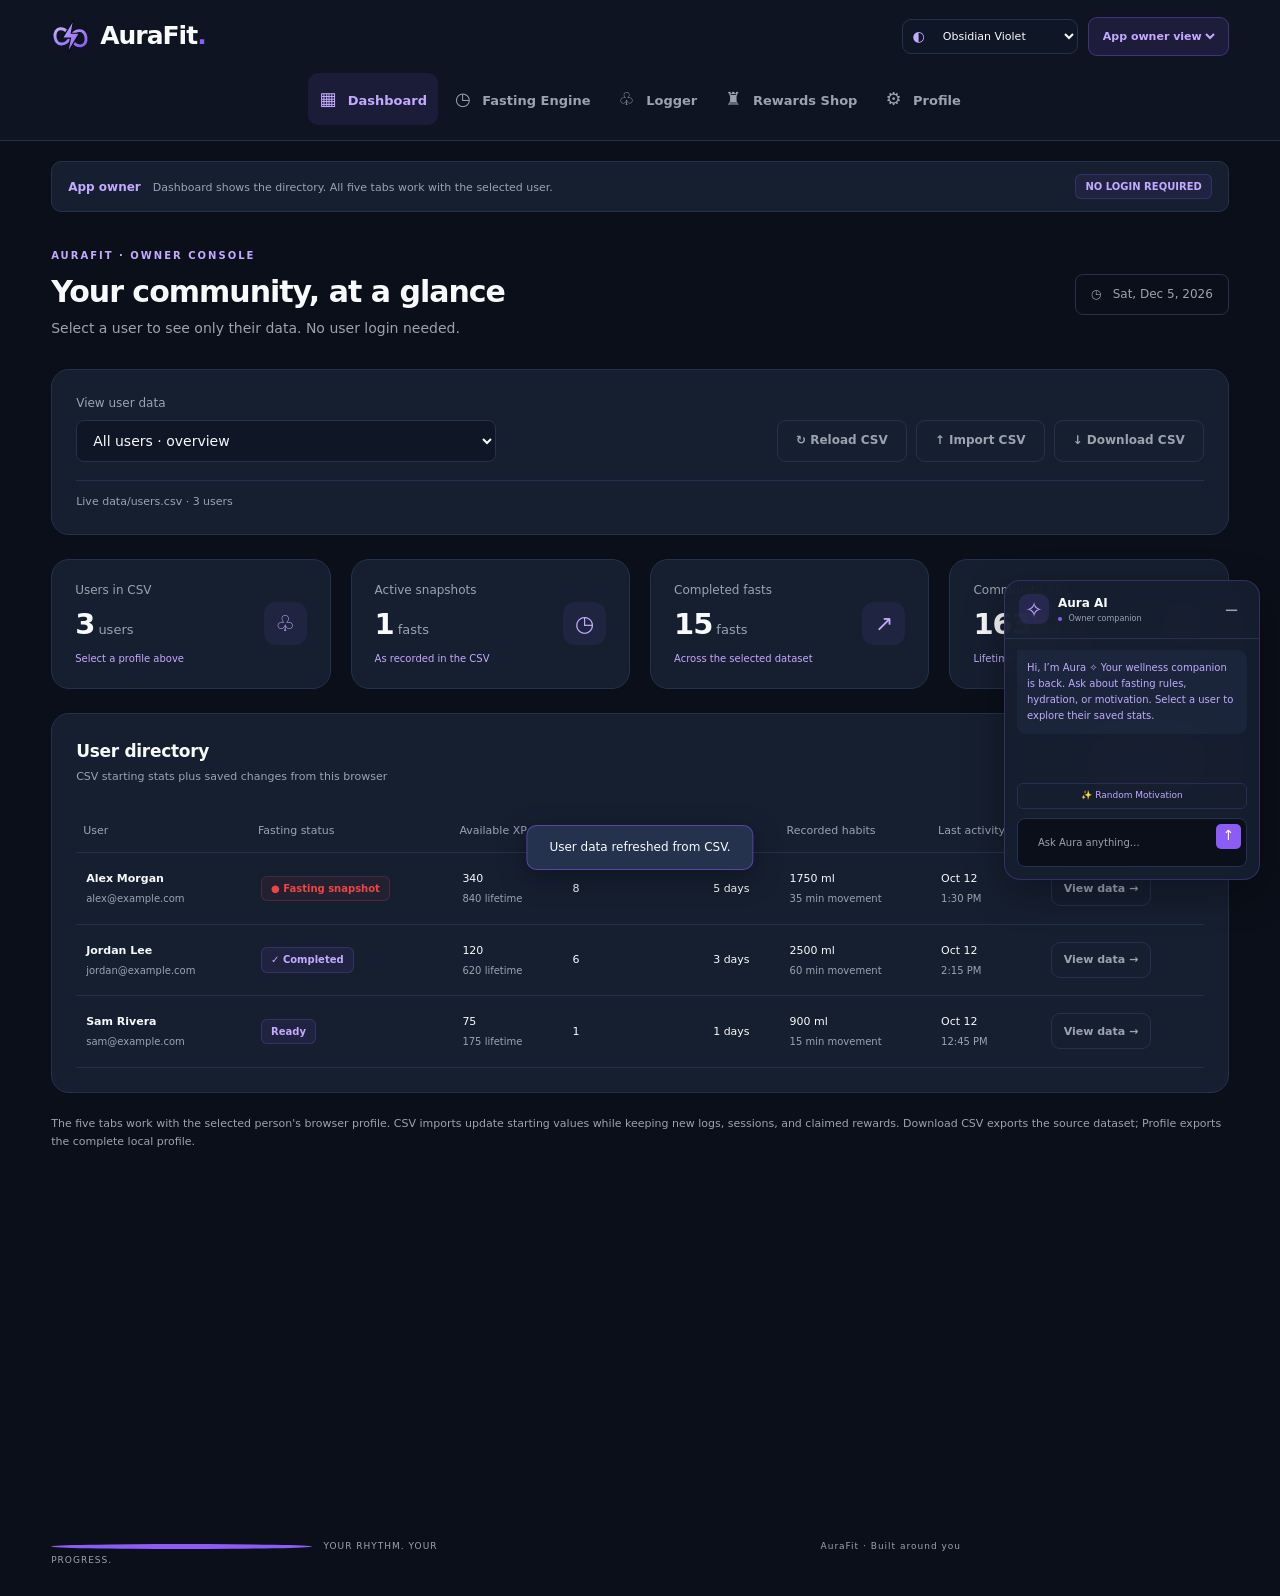
==== commit 28e88733: "Add files via upload" ====
--- a/index.html
+++ b/index.html
@@ -28,7 +28,7 @@
   <svg aria-hidden="true" class="svg-defs"><defs><linearGradient id="brand-gradient" x1="0" y1="0" x2="1" y2="1"><stop stop-color="#B79AFF"/><stop offset="1" stop-color="#8B5CF6"/></linearGradient></defs></svg>
   <header class="navbar">
     <a class="brand" href="#dashboard" aria-label="AuraFit dashboard"><svg viewBox="0 0 48 48" aria-hidden="true"><path d="M24 25C17 9 3 13 5 25c2 12 14 10 19 0s17-12 19 0c2 12-12 16-19 0Z" fill="none" stroke="url(#brand-gradient)" stroke-width="3.5"/><path d="m28 3-14 23h10l-4 19 15-25H25Z" fill="url(#brand-gradient)" stroke="#0B0F19" stroke-width="1.5"/></svg><span>AuraFit<span class="brand-dot">.</span></span></a>
-    <nav aria-label="Main navigation" id="navigation" hidden>
+    <nav aria-label="Main navigation" id="navigation">
       <button data-tab="dashboard"><span>▦</span> Dashboard</button><button data-tab="fasting"><span>◷</span> Fasting Engine</button><button data-tab="logger"><span>♧</span> Logger</button><button data-tab="rewards"><span>♜</span> Rewards Shop</button><button data-tab="profile"><span>⚙</span> Profile</button>
     </nav>
     <div class="nav-tools"><label class="theme-control" for="theme-select"><span aria-hidden="true">◐</span><span class="sr-only">Website theme</span><select id="theme-select" aria-label="Website theme"><option value="obsidian">Obsidian Violet</option><option value="ocean">Midnight Ocean</option><option value="forest">Forest Emerald</option><option value="rose">Velvet Rose</option><option value="amber">Golden Hour</option><option value="daylight">Daylight</option></select></label><label class="view-toggle" for="app-view"><span class="sr-only">App view</span><select id="app-view" aria-label="App view"><option value="owner">App owner view</option><option value="user">User view</option></select></label></div>
@@ -46,15 +46,75 @@
   <script>const EMBEDDED_APP = false;
 const BUNDLED_USER_CSV = "user_id,name,email,goal,available_xp,lifetime_xp,completed_fasts,streak_days,water_ml,water_goal_ml,activity_minutes,activity_goal_minutes,calories_kcal,meals_logged,fasting_status,fast_target_hours,fast_elapsed_hours,snapshot_date,last_active,joined_date,mon_hours,tue_hours,wed_hours,thu_hours,fri_hours,sat_hours,sun_hours\nAF001,Alex Morgan,alex@example.com,Build consistent habits,340,840,8,5,1750,2000,35,30,1450,3,active,16,9.5,2026-10-12,2026-10-12T09:30:00-04:00,2026-09-15,16,0,16,18,16,16,16\nAF002,Jordan Lee,jordan@example.com,Make more time for movement,120,620,6,3,2500,2500,60,45,1850,4,completed,18,18,2026-10-12,2026-10-12T10:15:00-04:00,2026-09-22,0,18,16,0,18,18,18\nAF003,Sam Rivera,sam@example.com,Practice mindful eating,75,175,1,1,900,1800,15,30,1200,2,idle,16,0,2026-10-12,2026-10-12T08:45:00-04:00,2026-10-05,0,0,0,0,0,0,16\n";
 'use strict';
-const $=selector=>document.querySelector(selector);
-const escapeHTML=value=>String(value).replace(/[&<>"']/g,c=>({'&':'&amp;','<':'&lt;','>':'&gt;','"':'&quot;',"'":'&#39;'}[c]));
-const dateLabel=value=>new Date(value.length===10?value+'T12:00:00':value).toLocaleDateString(undefined,{month:'short',day:'numeric',year:'numeric'});
-const timeLabel=value=>new Date(value).toLocaleTimeString(undefined,{hour:'numeric',minute:'2-digit'});
-const metric=(label,value,unit,note,icon)=>`<article class="card metric"><div><div class="metric-label">${label}</div><div class="metric-value">${value}<small>${unit}</small></div><div class="metric-note">${note}</div></div><div class="icon-box" aria-hidden="true">${icon}</div></article>`;
+const STORAGE_KEY = 'aurafit.v1';
+const $ = selector => document.querySelector(selector);
+const escapeHTML = value => String(value).replace(/[&<>"']/g, c => ({'&':'&amp;','<':'&lt;','>':'&gt;','"':'&quot;',"'":'&#39;'}[c]));
+const dayKey = (value = Date.now()) => { const d = new Date(value); return `${d.getFullYear()}-${String(d.getMonth()+1).padStart(2,'0')}-${String(d.getDate()).padStart(2,'0')}`; };
+const defaults = () => ({version:1, xp:0, totalXP:0, fast:null, history:[], logs:[], claimed:[], hydrationBonuses:[], profile:{name:'Alex',goal:'Build consistent habits',waterGoal:2000,activityGoal:30,fastPreset:16,coachOpen:true}});
+function sanitizeState(s){
+  try {
+    if(!s || s.version!==1) return defaults();
+    const base=defaults();
+    for(const key of ['history','logs','claimed','hydrationBonuses']) if(!Array.isArray(s[key])) return base;
+    if(!Number.isFinite(s.xp)||s.xp<0||!Number.isFinite(s.totalXP)||s.totalXP<0) return base;
+    const profile={...base.profile,...s.profile};
+    if(!Number.isFinite(profile.waterGoal)||profile.waterGoal<250||profile.waterGoal>10000) profile.waterGoal=2000;
+    if(!Number.isFinite(profile.activityGoal)||profile.activityGoal<1||profile.activityGoal>300) profile.activityGoal=30;
+    if(!Number.isFinite(profile.fastPreset)||profile.fastPreset<1||profile.fastPreset>24) profile.fastPreset=16;
+    profile.name=String(profile.name).slice(0,40);
+    if(s.fast && (!Number.isFinite(s.fast.start)||s.fast.start>Date.now()||!Number.isFinite(s.fast.hours)||s.fast.hours<1||s.fast.hours>24)) s.fast=null;
+    return {...base,...s,profile};
+  } catch { return defaults(); }
+}
+function readState(){
+  try { const registry=JSON.parse(localStorage.getItem('aurafit.workspace.v2'));const current=registry?.users?.find(u=>u.id===registry.selectedId);return sanitizeState(current?current.data:JSON.parse(localStorage.getItem(STORAGE_KEY))); } catch {return defaults();}
+}
+let state=readState();
+let activeTab='dashboard';
+let toastTimeout;
+function persist(){saveLiveState();}
+function toast(message){$('#toast').textContent=message;$('#toast').hidden=false;clearTimeout(toastTimeout);toastTimeout=setTimeout(()=>$('#toast').hidden=true,4000);}
+const uid = () => globalThis.crypto?.randomUUID?.() || `${Date.now()}-${Math.random().toString(36).slice(2)}`;
+const duration = seconds => {const n=Math.max(0,Math.floor(seconds));return `${String(Math.floor(n/3600)).padStart(2,'0')}:${String(Math.floor(n/60)%60).padStart(2,'0')}:${String(n%60).padStart(2,'0')}`;};
+const dateLabel = timestamp => new Date(typeof timestamp==='string'&&timestamp.length===10?timestamp+'T12:00:00':timestamp).toLocaleDateString(undefined,{month:'short',day:'numeric'});
+const timeLabel = timestamp => new Date(timestamp).toLocaleTimeString(undefined,{hour:'numeric',minute:'2-digit'});
+const todayLogs = () => state.logs.filter(l=>dayKey(l.at)===dayKey());
+const totalFor = type => totalForState(state,type);
+const completedFastCount = () => (state.baseline?.completed_fasts||0)+state.history.filter(f=>f.completed).length;
+const mealCount = () => (state.baseline?.snapshot_date===dayKey()?state.baseline.meals_logged:0)+todayLogs().filter(l=>l.type==='meal').length;
+const level = () => Math.floor(state.totalXP/500)+1;
+function streak(userState=state){
+  const days=new Set(userState.history.filter(f=>f.completed).map(f=>dayKey(f.end)));
+  const baseline=userState.baseline;
+  if(baseline?.streak_days){const start=new Date(baseline.snapshot_date+'T12:00:00');for(let i=0;i<baseline.streak_days;i++){days.add(dayKey(start));start.setDate(start.getDate()-1);}}
+  const cursor=new Date(); cursor.setHours(12,0,0,0);
+  if(!days.has(dayKey(cursor)))cursor.setDate(cursor.getDate()-1);
+  let count=0;while(days.has(dayKey(cursor))){count++;cursor.setDate(cursor.getDate()-1);}return count;
+}
+function fastInfo(){if(!state.fast)return {elapsed:0,percent:0,remaining:0};const elapsed=Math.max(0,(Date.now()-state.fast.start)/1000);const target=state.fast.hours*3600;return {elapsed,percent:Math.min(100,elapsed/target*100),remaining:Math.max(0,target-elapsed)};}
+function startFast(hours){
+  if(state.fast){toast('You already have an active fast.');return;}
+  hours=Number(hours);if(!Number.isFinite(hours)||hours<1||hours>24){toast('Choose a duration between 1 and 24 hours.');return;}
+  state.fast={start:Date.now(),hours};persist();render();toast('Your fast has started. Find your rhythm.');
+}
+function endFast(){
+  if(!state.fast)return;
+  const f=state.fast;const end=Date.now();const completed=end-f.start>=f.hours*3600000;
+  state.history.unshift({id:uid(),start:f.start,end,hours:f.hours,completed});state.fast=null;
+  if(completed){state.xp+=100;state.totalXP+=100;}
+  persist();render();toast(completed?'Fast completed! +100 XP earned.':'Fast ended early and saved to your history.');
+}
+function addLog(type,label,amount,note=''){
+  if(!['water','meal','activity'].includes(type)||!Number.isFinite(amount)||amount<=0)return;
+  state.logs.unshift({id:uid(),type,label:String(label).slice(0,80),amount,note:String(note).slice(0,200),at:Date.now()});
+  let bonus=false;
+  if(type==='water'&&totalFor('water')>=state.profile.waterGoal&&!state.hydrationBonuses.includes(dayKey())){state.hydrationBonuses.push(dayKey());state.xp+=10;state.totalXP+=10;bonus=true;}
+  persist();render();toast(bonus?'Daily hydration goal reached! +10 XP.':'Entry saved. Small steps add up.');
+}
+function heading(eyebrow,title,description){return `<div class="page-heading"><div><p class="eyebrow">${eyebrow}</p><h1>${title}</h1><p>${description}</p></div><span class="date-pill">◷ &nbsp; ${new Date().toLocaleDateString(undefined,{weekday:'short',month:'short',day:'numeric',year:'numeric'})}</span></div>`;}
+function metric(label,value,unit,note,icon){return `<article class="card metric"><div><div class="metric-label">${label}</div><div class="metric-value">${value}<small>${unit}</small></div><div class="metric-note">${note}</div></div><div class="icon-box" aria-hidden="true">${icon}</div></article>`;}
 function progress(value,label='Goal progress'){const v=Math.max(0,Math.min(100,value));return `<div class="progress" role="progressbar" aria-label="${escapeHTML(label)}" aria-valuenow="${Math.round(v)}" aria-valuemin="0" aria-valuemax="100"><span style="--value:${v}%"></span></div>`;}
-function heading(eyebrow,title,description){return `<div class="page-heading"><div><p class="eyebrow">${eyebrow}</p><h1>${title}</h1><p>${description}</p></div><span class="date-pill">♜ &nbsp; Owner workspace</span></div>`;}
-let toastTimeout;
-function toast(message){$('#toast').textContent=message;$('#toast').hidden=false;clearTimeout(toastTimeout);toastTimeout=setTimeout(()=>$('#toast').hidden=true,5000);}
+function ring(percent,content,running=false){return `<div class="ring ${running?'active':''}" style="--progress:${percent}" data-fast-ring><div class="ring-content">${content}</div></div>`;}
 
 const THEMES={
   obsidian:{name:'Obsidian Violet',scheme:'dark',bg:'#0B0F19',surface:'#161F30',border:'#24324D',accent:'#8B5CF6',accentText:'#C4AAFF',text:'#F9FAFB',muted:'#9CA3AF',nav:'#0E1421',input:'#0F1726'},
@@ -120,7 +180,7 @@
 let csvRequest=0;
 function applyCSV(text,source){
   const next=parseCSV(text);
-  csvUsers=next;activeCSVText=text;csvSource=source;if(!csvUsers.some(u=>u.user_id===selectedUserId))selectedUserId='';render();
+  csvUsers=next;activeCSVText=text;csvSource=source;if(!csvUsers.some(u=>u.user_id===selectedUserId))selectedUserId='';loadActiveState();render();
 }
 async function reloadCSV(){
   if(EMBEDDED_APP){toast('In Streamlit, use Refresh source CSV in the sidebar to reload the file. Import CSV also works here.');return;}
@@ -141,7 +201,109 @@
   finally{if(request===csvRequest){csvBusy=false;render();}}
 }
 
-function selectedCSVUser(){return csvUsers.find(u=>u.user_id===selectedUserId);}
+const LIVE_KEY='aurafit.interactive.v3';
+function readLiveStore(){try{const stored=JSON.parse(localStorage.getItem(LIVE_KEY));return Object.assign(Object.create(null),stored&&typeof stored==='object'&&!Array.isArray(stored)?stored:{});}catch{return Object.create(null);}}
+let userStates=readLiveStore();
+function seedUser(user){const data=defaults();Object.assign(data,{xp:user.available_xp,totalXP:user.lifetime_xp,baseline:{...user}});Object.assign(data.profile,{name:user.name,goal:user.goal,waterGoal:user.water_goal_ml,activityGoal:user.activity_goal_minutes,fastPreset:user.fast_target_hours});if(user.water_ml>=user.water_goal_ml)data.hydrationBonuses.push(user.snapshot_date);return data;}
+function userStateFor(user){
+  let data=userStates[user.user_id];
+  if(!data?.baseline||data.version!==1)data=seedUser(user);
+  else{data=sanitizeState(data);const old=data.baseline;
+    if(JSON.stringify(old)!==JSON.stringify(user)){
+      data.xp=Math.max(0,user.available_xp+data.xp-old.available_xp);data.totalXP=Math.max(data.xp,user.lifetime_xp+data.totalXP-old.lifetime_xp);
+      for(const [field,column] of [['name','name'],['goal','goal'],['waterGoal','water_goal_ml'],['activityGoal','activity_goal_minutes'],['fastPreset','fast_target_hours']])if(data.profile[field]===old[column])data.profile[field]=user[column];
+      data.baseline={...user};
+    }
+  }
+  userStates[user.user_id]=data;return data;
+}
+function totalForState(data,type){const base=data.baseline;const initial=base?.snapshot_date===dayKey()?base[{water:'water_ml',meal:'calories_kcal',activity:'activity_minutes'}[type]]||0:0;return initial+data.logs.filter(l=>l.type===type&&dayKey(l.at)===dayKey()).reduce((sum,l)=>sum+l.amount,0);}
+function loadActiveState(){const user=csvUsers.find(u=>u.user_id===selectedUserId)||csvUsers[0];state=user?userStateFor(user):defaults();}
+function saveLiveState(){
+  const id=state.baseline?.user_id;if(!id)return;state.lastUpdated=Date.now();userStates[id]=state;
+  try{localStorage.setItem(LIVE_KEY,JSON.stringify(userStates));}catch{toast('Browser storage is unavailable. Your changes last while this page stays open.');}
+}
+function effectiveUsers(){return csvUsers.map(user=>{
+  const data=userStateFor(user);if(!data.lastUpdated)return user;
+  const result={...user,name:data.profile.name,goal:data.profile.goal,available_xp:data.xp,lifetime_xp:data.totalXP,completed_fasts:data.baseline.completed_fasts+data.history.filter(f=>f.completed).length,streak_days:streak(data),water_ml:totalForState(data,'water'),water_goal_ml:data.profile.waterGoal,activity_minutes:totalForState(data,'activity'),activity_goal_minutes:data.profile.activityGoal,calories_kcal:totalForState(data,'meal'),meals_logged:(data.baseline.snapshot_date===dayKey()?data.baseline.meals_logged:0)+data.logs.filter(l=>l.type==='meal'&&dayKey(l.at)===dayKey()).length,snapshot_date:dayKey(),last_active:new Date(data.lastUpdated).toISOString()};
+  if(data.fast){result.fasting_status='active';result.fast_target_hours=data.fast.hours;result.fast_elapsed_hours=Math.round((Date.now()-data.fast.start)/3600000*100)/100;}
+  else if(data.history.length){result.fasting_status=data.history[0].completed?'completed':'idle';result.fast_target_hours=data.history[0].hours;result.fast_elapsed_hours=Math.round((data.history[0].end-data.history[0].start)/3600000*100)/100;}
+  return result;
+});}
+
+function renderDashboard(){
+  const info=fastInfo();const completed=completedFastCount();
+  const water=totalFor('water'),activity=totalFor('activity');
+  const history=[...state.logs.map(l=>({at:l.at,title:l.type==='water'?`Hydration · ${l.amount} ml`:l.type==='activity'?`${l.label} · ${l.amount} min`:`${l.label} · ${l.amount} kcal`,icon:l.type==='water'?'◉':l.type==='meal'?'♧':'↗'})),...state.history.map(f=>({at:f.end,title:f.completed?'Fast completed · +100 XP':'Fast ended early',icon:'◷'}))].sort((a,b)=>b.at-a.at).slice(0,4);
+  const greeting=new Date().getHours()<12?'Good morning':new Date().getHours()<18?'Good afternoon':'Good evening';
+  return `${heading('YOUR WELLNESS, IN SYNC',`${greeting}, ${escapeHTML(state.profile.name)} <span style="font-size:24px">✦</span>`,'A little intention. A little consistency. A healthier you.')}
+  <p class="session-summary">CSV starting snapshot · ${state.baseline?.snapshot_date||'No baseline'}. Today’s goals include same-day CSV totals and your new logs. Start a new live timer in Fasting Engine; a recorded CSV status does not start a timer.</p>
+  <section class="grid metrics" aria-label="Your metrics">
+    ${metric('Fasting streak',streak(),'days',streak()?'Keep the momentum going':'Your next chapter starts today','♨')}
+    ${metric('Available XP',state.xp,'XP',`Level ${level()} · ${state.totalXP} lifetime XP`,'✧')}
+    ${metric('Water today',(water/1000).toFixed(1),'L',`${(state.profile.waterGoal/1000).toFixed(1)} L daily goal`,'◉')}
+    ${metric('Completed fasts',completed,'fasts',completed?'Every finish counts':'One small step at a time','◷')}
+  </section>
+  <div class="grid main-grid"><section class="card"><div class="card-head"><h2>Your fasting window</h2><span class="badge ${state.fast?'running':''}" data-fast-status>${state.fast?'● FASTING ACTIVE':'◷ READY WHEN YOU ARE'}</span></div>
+    <div class="fast-overview">${ring(info.percent,`<div class="ring-number" data-fast-time>${state.fast?duration(info.elapsed):'00:00:00'}</div><small>${state.fast?'time elapsed':'a fresh start'}</small>`,!!state.fast)}
+      <div class="overview-copy"><p class="eyebrow">${state.fast?'IN YOUR FASTING WINDOW':'MAKE SPACE FOR WELLNESS'}</p><h3>${state.fast?`${state.fast.hours}-hour fast`:'Find your fasting rhythm'}</h3><p>${state.fast?'Take it one moment at a time. Your progress is saved, even when you leave.':'Build a routine that fits your day. Choose your window and we’ll keep time.'}</p><button class="button" data-tab="fasting">${state.fast?'View active fast ↗':'Start your journey ↗'}</button></div>
+    </div><div class="subrow"><span>◷ &nbsp; ${state.fast?'Target finish: '+timeLabel(state.fast.start+state.fast.hours*3600000):`Your default · ${state.profile.fastPreset}-hour fast`}</span><button class="text-button" data-tab="fasting">View history →</button></div></section>
+    <section class="card"><div class="card-head"><h2>Daily intentions</h2><span class="badge">TODAY</span></div>
+      <div class="habit"><div class="icon-box">◉</div><div class="habit-info"><strong>Stay hydrated <small>${water} / ${state.profile.waterGoal} ml</small></strong>${progress(water/state.profile.waterGoal*100)}</div></div>
+      <div class="habit"><div class="icon-box">↗</div><div class="habit-info"><strong>Move your body <small>${activity} / ${state.profile.activityGoal} min</small></strong>${progress(activity/state.profile.activityGoal*100)}</div></div>
+      <div class="habit"><div class="icon-box">◷</div><div class="habit-info"><strong>Follow your rhythm <small>${state.fast?Math.floor(info.percent)+'%':completed?'Ready for the next':'Ready to begin'}</small></strong>${progress(info.percent)}</div></div>
+      <div class="subrow"><span>Small habits. Lasting change.</span><button class="text-button" data-action="quick-water">+ 250 ml water</button></div></section></div>
+  <section class="card week-card"><div class="card-head"><div><h2>Your week at a glance</h2><p class="section-caption">Fasting hours completed over the last 7 days</p></div><div class="overview-tabs"><span class="selected">This week</span></div></div>${weekChart()}</section>
+  <section class="card activity"><div class="card-head"><h2>Recent activity</h2><button class="text-button" data-tab="logger">View log →</button></div>${history.length?history.map(h=>`<div class="activity-row"><span class="icon-box" style="width:29px;height:29px;font-size:16px">${h.icon}</span><span>${escapeHTML(h.title)}</span><span class="muted">${dateLabel(h.at)} · ${timeLabel(h.at)}</span></div>`).join(''):'<p class="empty">Your story starts here. Log a glass of water or begin your first fast.</p>'}</section>`;
+}
+function weekChart(){
+  const days=Array.from({length:7},(_,i)=>{const d=new Date();d.setDate(d.getDate()-6+i);return {label:d.toLocaleDateString(undefined,{weekday:'short'}),hours:state.history.filter(f=>f.completed&&dayKey(f.end)===dayKey(d)).reduce((sum,f)=>sum+f.hours,0)};});
+  const max=Math.max(24,...days.map(d=>d.hours));
+  return `<div class="chart" role="img" aria-label="Fasting hours: ${days.map(d=>`${d.label} ${d.hours}`).join(', ')}"><div class="chart-axis"><span>${max}h</span><span>${Math.round(max/2)}h</span><span>0h</span></div>${days.map(d=>`<div class="chart-column"><span class="chart-value">${d.hours?d.hours+'h':''}</span><div class="bar" style="height:${d.hours/max*100}%"></div></div>`).join('')}</div><div class="chart-labels">${days.map(d=>`<span>${d.label}</span>`).join('')}</div>`;
+}
+
+function renderFasting(){
+  const info=fastInfo();const f=state.fast;
+  return `${heading('MAKE TIME FOR YOU','Fasting Engine','A mindful routine, powered by your own rhythm.')}
+  <div class="grid two-col wide-safe"><section class="card timer-panel"><div class="card-head"><h2>Your fasting session</h2><span class="badge ${f?'running':''}" data-fast-status>${f?'● FASTING ACTIVE':'READY TO START'}</span></div>
+    ${ring(info.percent,`<div class="ring-number" data-fast-time>${duration(info.elapsed)}</div><small>${f?'time elapsed':'ready when you are'}</small>`,!!f)}
+    <div class="timer-details"><div><strong>${f?f.hours:state.profile.fastPreset} hours</strong>Target duration</div><div><strong data-fast-remaining>${f?duration(info.remaining):'—'}</strong>Time remaining</div><div><strong data-fast-percent>${Math.floor(info.percent)}%</strong>Progress</div></div>
+    <div class="progress ${f?'fast-progress':''}" data-fast-progress role="progressbar" aria-label="Fasting progress" aria-valuenow="${Math.floor(info.percent)}" aria-valuemin="0" aria-valuemax="100"><span style="--value:${info.percent}%"></span></div>
+    ${f?`<p class="hint ${info.percent>=100?'running-text':''}" data-fast-message>${info.percent>=100?'Your target is complete. End your fast to collect 100 XP.':`Started ${dateLabel(f.start)} at ${timeLabel(f.start)} · target ${dateLabel(f.start+f.hours*3600000)} at ${timeLabel(f.start+f.hours*3600000)}`}</p><div style="margin-top:20px"><button class="button end full" data-action="end-fast">■ &nbsp; End fast ${info.percent>=100?'& collect XP':''}</button></div><p class="hint">Early finishes are recorded too. XP is awarded when you meet your target.</p>`:
+    `<form id="fast-form"><label class="field" for="fast-preset">Choose your fasting window<select id="fast-preset">${[16,18,20].map((h,i)=>`<option value="${h}" ${state.profile.fastPreset===h?'selected':''}>${h}:${24-h} · ${['Lean Fast','Advanced','Warrior'][i]}</option>`).join('')}<option value="custom" ${![16,18,20].includes(state.profile.fastPreset)?'selected':''}>Custom window</option></select></label><label class="field" id="custom-field" ${[16,18,20].includes(state.profile.fastPreset)?'hidden':''} for="custom-hours">Custom duration (hours)<input type="number" id="custom-hours" min="1" max="24" step="0.25" value="${state.profile.fastPreset}"></label><button class="button full" type="submit">▶ &nbsp; Start Fasting</button></form><p class="hint">Choose a window that works for you. Listen to your body and end your fast whenever you need to.</p>`}
+  </section><div><section class="card"><div class="card-head"><h2>Your consistency streak</h2><span class="badge">♨ ${streak()} DAYS</span></div><div class="streak-banner"><div class="icon-box">♨</div><div><strong>${streak()} <small style="font-size:13px">days in a row</small></strong><p>Complete a fast each day to build your streak.</p></div></div><div style="margin-top:20px">${progress(streak()/7*100)}<p class="hint">${Math.min(streak(),7)} / 7 days toward your weekly milestone</p></div></section>
+  <section class="card" style="margin-top:20px"><div class="card-head"><h2>Fasting ledger</h2><span class="muted" style="font-size:11px">${state.history.length} sessions</span></div>${state.history.length?`<div class="table-wrap"><table class="ledger"><thead><tr><th>Date</th><th>Duration</th><th>Status</th><th>XP</th></tr></thead><tbody>${state.history.map(h=>`<tr><td>${dateLabel(h.end)}</td><td>${duration((h.end-h.start)/1000)}</td><td><span class="badge">${h.completed?'Completed':'Ended early'}</span></td><td>${h.completed?'+100':'—'}</td></tr>`).join('')}</tbody></table></div>`:'<p class="empty">A blank page, full of possibility. Your finished sessions will appear here.</p>'}</section></div></div>`;
+}
+
+let logFilter='all';
+function renderLogger(){
+  const logs=state.logs.filter(l=>logFilter==='all'||l.type===logFilter);
+  return `${heading('SMALL STEPS, EVERY DAY','Daily Logger','A place for your meals, movement, and mindful hydration.')}
+  <div class="grid metrics">${metric('Water today',totalFor('water'),'ml','Every glass counts','◉')}${metric('Meals logged',mealCount(),'meals',`${totalFor('meal')} kcal recorded`,'♧')}${metric('Movement',totalFor('activity'),'min',`${state.profile.activityGoal} min daily goal`,'↗')}${metric('Entries today',todayLogs().length,'logs','New journal entries in this browser','▤')}</div><p class="session-summary">CSV totals are included on their snapshot date. The journal below contains your new individual entries; the CSV does not contain detailed meal or activity records.</p>
+  <div class="grid two-col wide-safe"><section class="card"><div class="card-head"><h2>Add a little progress</h2><span class="badge">DAILY CHECK-IN</span></div><form id="log-form"><label class="field" for="log-type">What would you like to log?<select id="log-type"><option value="water">◉ Hydration</option><option value="meal">♧ Meal</option><option value="activity">↗ Movement</option></select></label><label class="field" for="log-label">Entry name<input id="log-label" maxlength="80" value="Water" required></label><label class="field" for="log-amount"><span id="amount-label">Amount (ml)</span><input id="log-amount" type="number" min="1" max="10000" step="1" value="250" required></label><label class="field" for="log-note">Notes <span class="muted">(optional)</span><textarea id="log-note" maxlength="200" placeholder="How are you feeling today?"></textarea></label><button class="button full">+ &nbsp; Save entry</button></form><p class="hint">Reach your daily hydration goal to earn 10 XP, once per day.</p></section>
+  <section class="card"><div class="card-head"><h2>Your journal</h2><label><span class="sr-only">Filter entries</span><select class="log-filter" id="log-filter">${['all','water','meal','activity'].map(t=>`<option value="${t}" ${t===logFilter?'selected':''}>${{all:'All entries',water:'Hydration',meal:'Meals',activity:'Movement'}[t]}</option>`).join('')}</select></label></div>${logs.length?logs.map(l=>`<div class="activity-row"><div style="flex:1;min-width:0"><strong>${escapeHTML(l.label)}</strong><p style="font-size:11px">${l.amount} ${{water:'ml',meal:'kcal',activity:'min'}[l.type]} · ${dateLabel(l.at)} ${timeLabel(l.at)}</p>${l.note?`<p style="font-size:11px;overflow-wrap:anywhere;margin-top:5px">${escapeHTML(l.note)}</p>`:''}</div><button class="delete-log" data-delete-log="${escapeHTML(l.id)}" aria-label="Delete ${escapeHTML(l.label)} entry">×</button></div>`).join(''):'<p class="empty">No entries yet. Capture your first small win.</p>'}</section></div>`;
+}
+
+const REWARDS=[{id:'coffee',name:'Free Coffee',description:'A little coffee break, earned by your consistency.',icon:'☕',cost:100},{id:'gym',name:'Premium Gym Day Pass',description:'A fresh setting for your next movement session.',icon:'↗',cost:300},{id:'focus',name:'Focus Mode Badge',description:'A virtual badge for showing up for yourself.',icon:'✧',cost:200},{id:'smoothie',name:'Smoothie Break',description:'A bright little treat for your wellness journey.',icon:'♧',cost:150},{id:'rest',name:'Rest Day Ritual',description:'Unlock a virtual reminder to recharge with intention.',icon:'☾',cost:250},{id:'champion',name:'Aura Champion',description:'Your exclusive virtual badge for lasting momentum.',icon:'♜',cost:1000}];
+function claimReward(id){const reward=REWARDS.find(r=>r.id===id);if(!reward||state.claimed.includes(id))return;if(state.xp<reward.cost){toast('Keep building your XP to unlock this reward.');return;}state.xp-=reward.cost;state.claimed.push(id);persist();render();toast(`${reward.name} unlocked! Find it in your collection.`);}
+function renderRewards(){
+  const count=completedFastCount();
+  return `${heading('CONSISTENCY HAS ITS PERKS','Rewards Shop','Celebrate the small wins. You’ve earned them.')}
+  <div class="grid metrics">${metric('Your balance',state.xp,'XP','Ready for your next reward','✧')}${metric('Lifetime XP',state.totalXP,'XP',`Level ${level()} · Keep growing`,'↗')}${metric('Current streak',streak(),'days','Momentum looks good on you','♨')}${metric('Your collection',state.claimed.length,'rewards','Little wins, unlocked','♜')}</div>
+  <p class="session-summary">✧ &nbsp; Earn 100 XP for a completed fast and 10 XP for meeting your daily hydration goal. These are virtual rewards for this prototype; no real-world vouchers are issued.</p>
+  <div class="card-head"><h2>Made for your milestones</h2><span class="muted" style="font-size:11px">6 rewards to discover</span></div><section class="grid reward-grid" aria-label="Virtual reward marketplace">${REWARDS.map(r=>{const claimed=state.claimed.includes(r.id);const available=state.xp>=r.cost;return `<article class="card reward-card ${claimed?'claimed':''}"><div class="reward-icon">${r.icon}</div><h3>${r.name}</h3><p>${r.description}</p><div class="reward-price"><span>✧ ${r.cost} XP</span><span>${claimed?'IN YOUR COLLECTION':available?'UNLOCK AVAILABLE':'LOCKED'}</span></div><button class="button full" data-reward="${r.id}" ${claimed||!available?'disabled':''}>${claimed?'✓ CLAIMED':available?'CLAIM REWARD':'🔒 '+(r.cost-state.xp)+' XP TO UNLOCK'}</button></article>`;}).join('')}</section>
+  <section class="card activity"><div class="card-head"><h2>Your next milestones</h2><span class="badge">KEEP GOING</span></div>${[["A week of rhythm",streak(),7,'days'],['Five finishes',count,5,'fasts'],['Next level',state.totalXP%500,500,'XP']].map(([label,value,target,unit])=>`<div class="milestone"><div class="habit-info"><strong>${label}<small>${Math.min(value,target)} / ${target} ${unit}</small></strong>${progress(value/target*100)}</div></div>`).join('')}</section>`;
+}
+
+function renderProfile(){
+  const p=state.profile;
+  return `${heading('A ROUTINE THAT FITS YOU','Your Profile','Set your intentions. Make this space your own.')}
+  <div class="grid two-col wide-safe"><section class="card"><div class="profile-icon">${escapeHTML(p.name.slice(0,2).toUpperCase())}</div><h2>${escapeHTML(p.name)}</h2><p class="section-caption">Level ${level()} · ${state.totalXP} lifetime XP</p><form id="profile-form" style="margin-top:25px"><label class="field" for="profile-name">Your name<input id="profile-name" value="${escapeHTML(p.name)}" maxlength="40" required></label><label class="field" for="profile-goal">Your intention<select id="profile-goal">${['Build consistent habits','Improve my daily routine','Make more time for movement','Practice mindful eating'].map(g=>`<option ${p.goal===g?'selected':''}>${g}</option>`).join('')}</select></label><div class="form-grid"><label class="field" for="water-goal">Daily hydration goal (ml)<input id="water-goal" type="number" min="250" max="10000" step="250" value="${p.waterGoal}" required></label><label class="field" for="activity-goal">Daily movement goal (min)<input id="activity-goal" type="number" min="1" max="300" value="${p.activityGoal}" required></label></div><label class="field" for="profile-fast">Default fasting window (hours)<input id="profile-fast" type="number" min="1" max="24" step="0.25" value="${p.fastPreset}" required></label><button class="button">Save your preferences</button></form></section>
+  <div><section class="card"><div class="card-head"><h2>Your personal space</h2><span class="badge">LOCAL FIRST</span></div><p style="font-size:12px">Your profile, fasting sessions, journal, and rewards stay in this browser. No account needed. No server APIs.</p><label class="check-row"><input id="coach-setting" type="checkbox" ${p.coachOpen?'checked':''}> Keep the Aura AI companion expanded</label><p class="hint">Aura AI provides preset wellness prompts. It is a rule-based companion, and does not generate personalized medical advice.</p></section>
+  <section class="card" style="margin-top:20px"><h2>Your data, your choice</h2><p class="hint">Download a copy of this user’s progress to keep. Reset clears only this profile’s progress; other users remain unchanged.</p><div class="inline-actions" style="margin-top:20px"><button class="button secondary" data-action="export">↓ Export progress</button><button class="button secondary" data-action="reset">Reset user progress</button></div></section></div></div>`;
+}
+
+function selectedCSVUser(){return effectiveUsers().find(u=>u.user_id===selectedUserId);}
 function renderUser(){
   const user=selectedCSVUser();
   if(!user)return '<p class="empty">No user data is available. Switch to the app owner view to import a CSV.</p>';
@@ -151,14 +313,14 @@
 function csvStatus(user){return `<span class="badge ${user.fasting_status==='active'?'running':''}">${{active:'● Fasting snapshot',completed:'✓ Completed',idle:'Ready'}[user.fasting_status]}</span>`;}
 function renderOwner(){
   const user=selectedCSVUser();
-  return `${heading('AURAFIT · OWNER CONSOLE',user?`${escapeHTML(user.name)}’s progress`:'Your community, at a glance',user?`User ${escapeHTML(user.user_id)} · Snapshot ${dateLabel(user.snapshot_date)} · Read-only owner view`:'Select a user to see only their data. No user login needed.')}
+  return `${heading('AURAFIT · OWNER CONSOLE',user?`${escapeHTML(user.name)}’s progress`:'Your community, at a glance',user?`User ${escapeHTML(user.user_id)} · Records ${dateLabel(user.snapshot_date)} · Use the tabs to manage their progress`:'Select a user to see only their data. No user login needed.')}
   <section class="card csv-toolbar"><div class="csv-selection"><label for="csv-user-select">View user data</label><select id="csv-user-select"><option value="">All users · overview</option>${csvUsers.map(u=>`<option value="${escapeHTML(u.user_id)}" ${u.user_id===selectedUserId?'selected':''}>${escapeHTML(u.name)} · ${escapeHTML(u.user_id)}</option>`).join('')}</select></div><div class="csv-actions"><button class="button secondary" data-action="reload-csv" ${csvBusy?'disabled':''}>${csvBusy?'Loading…':'↻ Reload CSV'}</button><label class="button secondary import-csv">↑ Import CSV<input type="file" id="csv-file" accept=".csv,text/csv" ${csvBusy?'disabled':''}></label><a class="button secondary" id="download-csv" href="data/users.csv" download="users.csv">↓ Download CSV</a></div><p class="csv-source" role="status">${escapeHTML(csvSource)} · ${csvUsers.length} users</p></section>
   ${user?renderSelectedUser(user):renderCSVOverview()}`;
 }
 function renderCSVOverview(){
-  const totals=csvUsers.reduce((a,u)=>({active:a.active+(u.fasting_status==='active'?1:0),fasts:a.fasts+u.completed_fasts,xp:a.xp+u.lifetime_xp}),{active:0,fasts:0,xp:0});
+  const totals=effectiveUsers().reduce((a,u)=>({active:a.active+(u.fasting_status==='active'?1:0),fasts:a.fasts+u.completed_fasts,xp:a.xp+u.lifetime_xp}),{active:0,fasts:0,xp:0});
   return `<section class="grid metrics">${metric('Users in CSV',csvUsers.length,'users','Select a profile above','♧')}${metric('Active snapshots',totals.active,'fasts','As recorded in the CSV','◷')}${metric('Completed fasts',totals.fasts,'fasts','Across the selected dataset','↗')}${metric('Community XP',totals.xp,'XP','Lifetime progress earned','✧')}</section>
-  <section class="card owner-directory"><div class="card-head"><div><h2>User directory</h2><p class="section-caption">Open a profile’s data without signing in as them</p></div><span class="badge">OWNER ACCESS</span></div><div class="table-wrap"><table class="ledger owner-table"><thead><tr><th>User</th><th>Fasting status</th><th>Available XP</th><th>Completed fasts</th><th>Streak</th><th>Snapshot habits</th><th>Last activity</th><th>View data</th></tr></thead><tbody>${csvUsers.map(u=>`<tr><td><strong>${escapeHTML(u.name)}</strong><small class="user-email">${escapeHTML(u.email)}</small></td><td>${csvStatus(u)}</td><td>${u.available_xp}<small class="user-email">${u.lifetime_xp} lifetime</small></td><td>${u.completed_fasts}</td><td>${u.streak_days} days</td><td>${u.water_ml} ml<small class="user-email">${u.activity_minutes} min movement</small></td><td>${dateLabel(u.last_active)}<small class="user-email">${timeLabel(u.last_active)}</small></td><td><button class="button secondary" data-csv-user="${escapeHTML(u.user_id)}">View data →</button></td></tr>`).join('')}</tbody></table></div></section><p class="hint csv-footnote">Edit data/users.csv to update the sample profiles. With python app.py, Reload CSV reads the file directly. For a standalone HTML preview, use Import CSV after editing.</p>`;
+  <section class="card owner-directory"><div class="card-head"><div><h2>User directory</h2><p class="section-caption">CSV starting stats plus saved changes from this browser</p></div><span class="badge">OWNER ACCESS</span></div><div class="table-wrap"><table class="ledger owner-table"><thead><tr><th>User</th><th>Fasting status</th><th>Available XP</th><th>Completed fasts</th><th>Streak</th><th>Recorded habits</th><th>Last activity</th><th>View data</th></tr></thead><tbody>${effectiveUsers().map(u=>`<tr><td><strong>${escapeHTML(u.name)}</strong><small class="user-email">${escapeHTML(u.email)}</small></td><td>${csvStatus(u)}</td><td>${u.available_xp}<small class="user-email">${u.lifetime_xp} lifetime</small></td><td>${u.completed_fasts}</td><td>${u.streak_days} days</td><td>${u.water_ml} ml<small class="user-email">${u.activity_minutes} min movement</small></td><td>${dateLabel(u.last_active)}<small class="user-email">${timeLabel(u.last_active)}</small></td><td><button class="button secondary" data-csv-user="${escapeHTML(u.user_id)}">View data →</button></td></tr>`).join('')}</tbody></table></div></section><p class="hint csv-footnote">The five tabs work with the selected person's browser profile. CSV imports update starting values while keeping new logs, sessions, and claimed rewards. Download CSV exports the source dataset; Profile exports the complete local profile.</p>`;
 }
 function renderSelectedUser(u){
   const percent=Math.min(100,u.fast_elapsed_hours/u.fast_target_hours*100);
@@ -183,7 +345,7 @@
   if(/\b(hunger|hungry|starving|appetite)\b/.test(query))return 'Appetite can come in waves. Pause, sip water, or consider plain black coffee if it suits you. Listen to your body; it’s okay to end a fast and eat when you need to.';
   if(/\b(rules|do|dont|beverage|break|allowed)\b/.test(query))return 'For a simple calorie-free fasting window, beverages usually mean water, unsweetened tea, or plain black coffee. Milk, sugar, juice, and food add calories. Follow any guidance from your clinician.';
   if(/\b(quote|motivation|motivate|inspire)\b/.test(query))return motivation();
-  if(/\b(water|hydration|drink|thirsty)\b/.test(query))return user?`${user.name} has ${user.water_ml} ml recorded against a ${user.water_goal_ml} ml goal in the ${user.snapshot_date} snapshot. This is saved CSV data, not a live intake tracker.`:'Select a user above to see their saved hydration progress. Keep water within reach, and choose a hydration goal that fits your needs.';
+  if(/\b(water|hydration|drink|thirsty)\b/.test(query))return user?`${user.name} has ${user.water_ml} ml recorded against a ${user.water_goal_ml} ml goal. This includes the applicable CSV starting values and saved browser logs. Add new entries in Logger.`:'Select a user above to see their hydration progress. Keep water within reach, and choose a hydration goal that fits your needs.';
   if(/\b(stats|progress|xp|streak|profile)\b/.test(query))return user?`${user.name} (${user.user_id}): ${user.available_xp} available XP, ${user.completed_fasts} completed fasts, a ${user.streak_days}-day recorded streak, and ${user.activity_minutes} movement minutes in the ${user.snapshot_date} snapshot.`:'Choose Alex, Jordan, or Sam using View user data. I’ll then explain only the selected user’s snapshot.';
   if(/\b(fitness|exercise|movement|workout)\b/.test(query))return user?`${user.name} has ${user.activity_minutes} movement minutes recorded toward a ${user.activity_goal_minutes}-minute goal. Small, enjoyable steps can help build a routine.`:'Start with a small movement break you enjoy. Ask for motivation, or select a user to explore their recorded movement progress.';
   return 'Ask me about water intake, fitness motivation, hunger, fasting rules, or the selected user’s stats. Tap Random Motivation for a little encouragement. I use preset responses, not personalized medical advice.';
@@ -198,55 +360,90 @@
 function refreshCoachContext(){
   const user=selectedCSVUser();const key=user?user.user_id:'owner-overview';$('#coach-context').textContent=user?`Viewing ${user.name}`:'Owner companion';
   if(key===coachContextKey)return;
+  setCoach(user?state.profile.coachOpen:true);
   coachContextKey=key;$('#chat-log').innerHTML='';$('#chat-input').value='';
   const conversation=coachConversations.get(key);
   if(conversation)conversation.forEach(appendChatBubble);
   else chatMessage(user?`Hi, I’m Aura ✧ You’re viewing ${user.name}’s saved data. Ask about their water, movement, or progress, or get a little motivation.`:'Hi, I’m Aura ✧ Your wellness companion is back. Ask about fasting rules, hydration, or motivation. Select a user to explore their saved stats.');
 }
-function setCoach(open){coachOpen=open;$('#coach').classList.toggle('collapsed',!open);$('#coach-toggle').textContent=open?'−':'+';$('#coach-toggle').setAttribute('aria-expanded',String(open));$('#coach-toggle').setAttribute('aria-label',open?'Collapse coach':'Expand coach');}
+function setCoach(open,save=false){coachOpen=open;$('#coach').classList.toggle('collapsed',!open);$('#coach-toggle').textContent=open?'−':'+';$('#coach-toggle').setAttribute('aria-expanded',String(open));$('#coach-toggle').setAttribute('aria-label',open?'Collapse coach':'Expand coach');if(save&&selectedUserId){state.profile.coachOpen=open;persist();}if($('#coach-setting'))$('#coach-setting').checked=open;}
 function initializeCoach(){
   setCoach(true);
   $('#chat-form').addEventListener('submit',event=>{event.preventDefault();const text=$('#chat-input').value.trim();if(!text)return;chatMessage(text,true);$('#chat-input').value='';chatMessage(reply(text));});
   $('#motivation').addEventListener('click',()=>chatMessage(motivation()));
-  $('#coach-toggle').addEventListener('click',()=>setCoach(!coachOpen));
+  $('#coach-toggle').addEventListener('click',()=>setCoach(!coachOpen,true));
 }
 
 let appView='owner';
 let ownerSelection='';
+const renderers={dashboard:renderDashboard,fasting:renderFasting,logger:renderLogger,rewards:renderRewards,profile:renderProfile};
 function render(){
-  if(appView==='user'&&!selectedCSVUser())selectedUserId=csvUsers[0]?.user_id||'';
-  $('#main').innerHTML=appView==='user'?renderUser():renderOwner();bindOwnerControls();refreshCoachContext();
+  if((appView==='user'||activeTab!=='dashboard')&&!selectedCSVUser()){selectedUserId=csvUsers[0]?.user_id||'';loadActiveState();}
+  const ownerDashboard=appView==='owner'&&activeTab==='dashboard';
+  const selector=ownerDashboard?'':`<section class="card csv-toolbar"><div class="csv-selection"><label for="csv-user-select">Working with user</label><select id="csv-user-select">${effectiveUsers().map(u=>`<option value="${escapeHTML(u.user_id)}" ${u.user_id===selectedUserId?'selected':''}>${escapeHTML(u.name)}</option>`).join('')}</select></div><p class="csv-source">CSV starting values + saved browser progress · Changes apply only to the selected user</p></section>`;
+  $('#main').innerHTML=ownerDashboard?renderOwner():selector+renderers[activeTab]();
+  $('#navigation').hidden=false;
+  document.querySelectorAll('#navigation button').forEach(button=>{const selected=button.dataset.tab===activeTab;button.classList.toggle('active',selected);if(selected)button.setAttribute('aria-current','page');else button.removeAttribute('aria-current');});
   $('#app-view').value=appView;
-  $('#view-context').innerHTML=appView==='owner'?'<div><strong>App owner</strong><span>Choose a user to inspect their data. No user login required.</span></div><span class="badge">CSV DATA SOURCE</span>':'<div><strong>User view</strong><span>One person’s saved progress. This is a preview without login.</span></div><button class="text-button" data-action="owner-view">Back to app owner →</button>';
-}
+  $('#view-context').innerHTML=appView==='owner'?'<div><strong>App owner</strong><span>Dashboard shows the directory. All five tabs work with the selected user.</span></div><span class="badge">NO LOGIN REQUIRED</span>':'<div><strong>User view</strong><span>Your five wellness tabs, with browser-saved progress.</span></div><button class="text-button" data-action="owner-view">Back to app owner →</button>';
+  bindOwnerControls();bindForms();refreshCoachContext();tick();
+}
+function navigate(tab,focus=true){activeTab=renderers[tab]?tab:'dashboard';render();if(focus){$('#main').focus({preventScroll:true});window.scrollTo({top:0,behavior:'auto'});}}
 function setAppView(view){
   if(!['owner','user'].includes(view)||view===appView)return;
   if(view==='user'){ownerSelection=selectedUserId;if(!selectedCSVUser())selectedUserId=csvUsers[0]?.user_id||'';}
   else selectedUserId=csvUsers.some(u=>u.user_id===ownerSelection)?ownerSelection:'';
-  appView=view;render();
-}
-function selectCSVUser(id){
-  if(id&&!csvUsers.some(u=>u.user_id===id))return;
-  selectedUserId=id;render();$('#main').focus({preventScroll:true});
-}
+  appView=view;activeTab='dashboard';loadActiveState();render();
+}
+function selectCSVUser(id){if(id&&!csvUsers.some(u=>u.user_id===id))return;selectedUserId=id;logFilter='all';loadActiveState();render();$('#main').focus({preventScroll:true});}
 function bindOwnerControls(){
   $('#csv-user-select')?.addEventListener('change',e=>selectCSVUser(e.target.value));
   $('#csv-file')?.addEventListener('change',e=>importCSV(e.target.files[0]));
 }
+function bindForms(){
+  $('#fast-preset')?.addEventListener('change',e=>{$('#custom-field').hidden=e.target.value!=='custom';$('#custom-hours').required=e.target.value==='custom';});
+  $('#fast-form')?.addEventListener('submit',e=>{e.preventDefault();startFast($('#fast-preset').value==='custom'?Number($('#custom-hours').value):Number($('#fast-preset').value));});
+  $('#log-type')?.addEventListener('change',e=>{const type=e.target.value;$('#amount-label').textContent=`Amount (${{water:'ml',meal:'kcal',activity:'minutes'}[type]})`;$('#log-label').value={water:'Water',meal:'Meal',activity:'Walk'}[type];$('#log-amount').value={water:250,meal:400,activity:30}[type];$('#log-amount').max=type==='activity'?'1440':'10000';});
+  $('#log-form')?.addEventListener('submit',e=>{e.preventDefault();const label=$('#log-label').value.trim();if(!label){toast('Give your entry a name.');return;}addLog($('#log-type').value,label,Number($('#log-amount').value),$('#log-note').value.trim());});
+  $('#log-filter')?.addEventListener('change',e=>{logFilter=e.target.value;render();});
+  $('#profile-form')?.addEventListener('submit',e=>{e.preventDefault();const name=$('#profile-name').value.trim();if(!name){toast('Please enter your name.');return;}Object.assign(state.profile,{name,goal:$('#profile-goal').value,waterGoal:Number($('#water-goal').value),activityGoal:Number($('#activity-goal').value),fastPreset:Number($('#profile-fast').value)});persist();render();toast('Preferences saved.');});
+  $('#coach-setting')?.addEventListener('change',e=>{setCoach(e.target.checked);state.profile.coachOpen=e.target.checked;persist();});
+}
+function tick(){
+  if(!state.fast)return;const info=fastInfo();
+  document.querySelectorAll('[data-fast-time]').forEach(el=>el.textContent=duration(info.elapsed));
+  document.querySelectorAll('[data-fast-ring]').forEach(el=>el.style.setProperty('--progress',info.percent));
+  const remaining=$('[data-fast-remaining]'),percent=$('[data-fast-percent]'),bar=$('[data-fast-progress]'),message=$('[data-fast-message]');
+  if(remaining)remaining.textContent=duration(info.remaining);if(percent)percent.textContent=`${Math.floor(info.percent)}%`;
+  if(bar){bar.setAttribute('aria-valuenow',String(Math.floor(info.percent)));bar.querySelector('span').style.setProperty('--value',`${info.percent}%`);}
+  if(message&&info.percent>=100){message.textContent='Your target is complete. End your fast to collect 100 XP.';message.classList.add('running-text');}
+}
 document.addEventListener('click',e=>{
-  if(e.target.closest('#download-csv')){e.preventDefault();const url=URL.createObjectURL(new Blob([activeCSVText],{type:'text/csv;charset=utf-8'}));const link=document.createElement('a');link.href=url;link.download='users.csv';link.click();setTimeout(()=>URL.revokeObjectURL(url),1000);return;}
+  if(e.target.closest('#download-csv')){e.preventDefault();downloadData(activeCSVText,'users.csv','text/csv');return;}
   const button=e.target.closest('button');if(!button)return;
   if(button.dataset.csvUser){selectCSVUser(button.dataset.csvUser);return;}
-  if(button.dataset.action==='all-users')selectCSVUser('');
-  if(button.dataset.action==='reload-csv')reloadCSV();
-  if(button.dataset.action==='owner-view')setAppView('owner');
+  if(button.dataset.tab){navigate(button.dataset.tab);return;}
+  if(button.dataset.reward){claimReward(button.dataset.reward);return;}
+  if(button.dataset.deleteLog){if(confirm('Delete this journal entry?')){state.logs=state.logs.filter(l=>l.id!==button.dataset.deleteLog);persist();render();}return;}
+  switch(button.dataset.action){
+    case 'all-users':selectCSVUser('');break;
+    case 'reload-csv':reloadCSV();break;
+    case 'owner-view':setAppView('owner');break;
+    case 'quick-water':addLog('water','Water',250);break;
+    case 'end-fast':if(fastInfo().percent>=100||confirm('End this fast early? It will be saved without completion XP.'))endFast();break;
+    case 'export':downloadData(JSON.stringify(state,null,2),`aurafit-${state.baseline.user_id}.json`,'application/json');break;
+    case 'reset':if(confirm('Reset this user’s browser progress to their CSV starting values? Other users are unaffected.')){state=seedUser(csvUsers.find(u=>u.user_id===selectedUserId));persist();setCoach(true);navigate('dashboard');toast('This user’s local progress has been reset.');}break;
+  }
 });
+function downloadData(text,name,type){const url=URL.createObjectURL(new Blob([text],{type}));const link=document.createElement('a');link.href=url;link.download=name;link.click();setTimeout(()=>URL.revokeObjectURL(url),1000);}
 $('#theme-select').addEventListener('change',e=>setTheme(e.target.value));
 $('#app-view').addEventListener('change',e=>setAppView(e.target.value));
-window.addEventListener('storage',e=>{if(e.key===THEME_KEY)setTheme(savedTheme(),false);});
-$('#navigation').hidden=true;$('#coach').hidden=false;
-$('#view-context').hidden=false;$('#view-context').innerHTML='<div><strong>App owner</strong><span>Choose a user to inspect their data. No user login required.</span></div><span class="badge">CSV DATA SOURCE</span>';
-setTheme(savedTheme(),false);initializeCoach();render();
+window.addEventListener('storage',e=>{if(e.key===THEME_KEY)setTheme(savedTheme(),false);if(e.key===LIVE_KEY){userStates=readLiveStore();loadActiveState();render();}});
+window.addEventListener('hashchange',()=>navigate(location.hash.slice(1)));
+document.addEventListener('visibilitychange',()=>{if(!document.hidden)render();});
+$('#coach').hidden=false;$('#view-context').hidden=false;
+loadActiveState();setTheme(savedTheme(),false);initializeCoach();render();
+let lastDay=dayKey();setInterval(()=>{tick();if(dayKey()!==lastDay){lastDay=dayKey();render();}},1000);
 if(!EMBEDDED_APP&&location.protocol!=='file:')reloadCSV();
 </script>
 </body>
